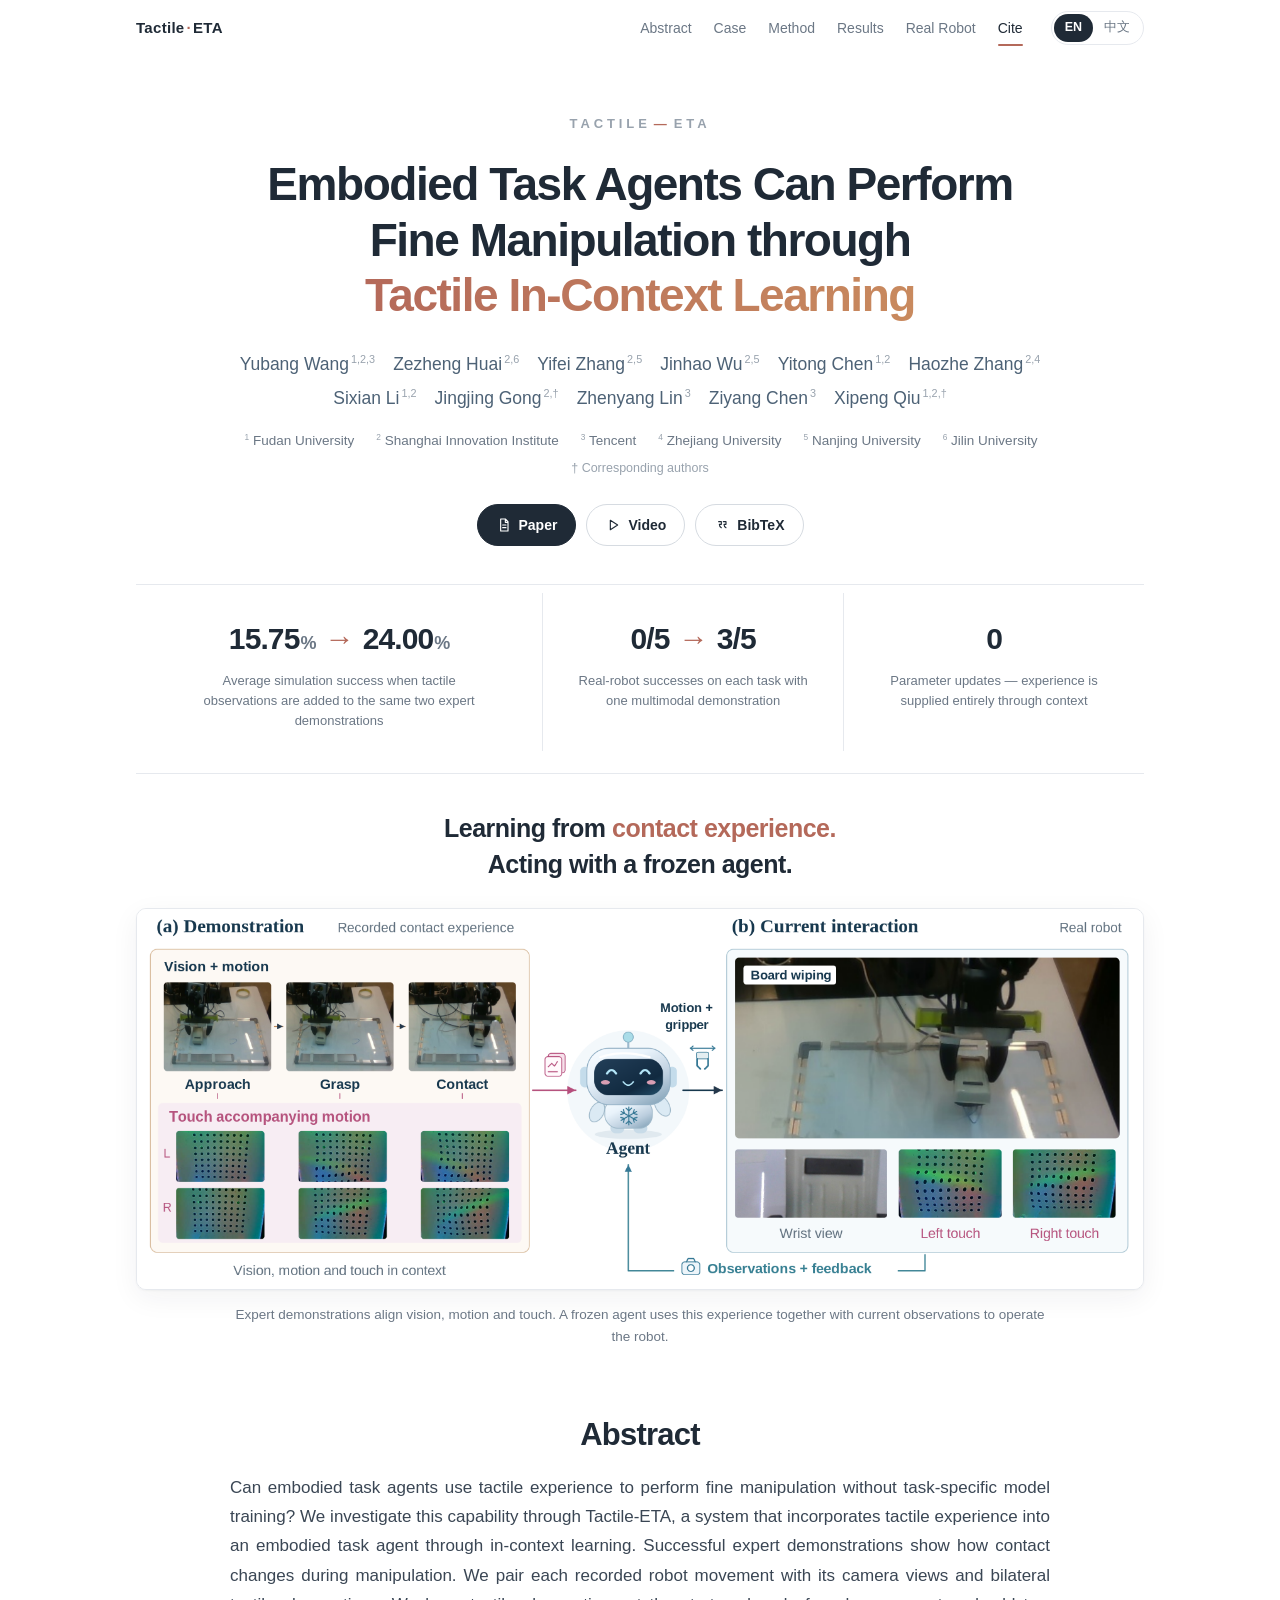
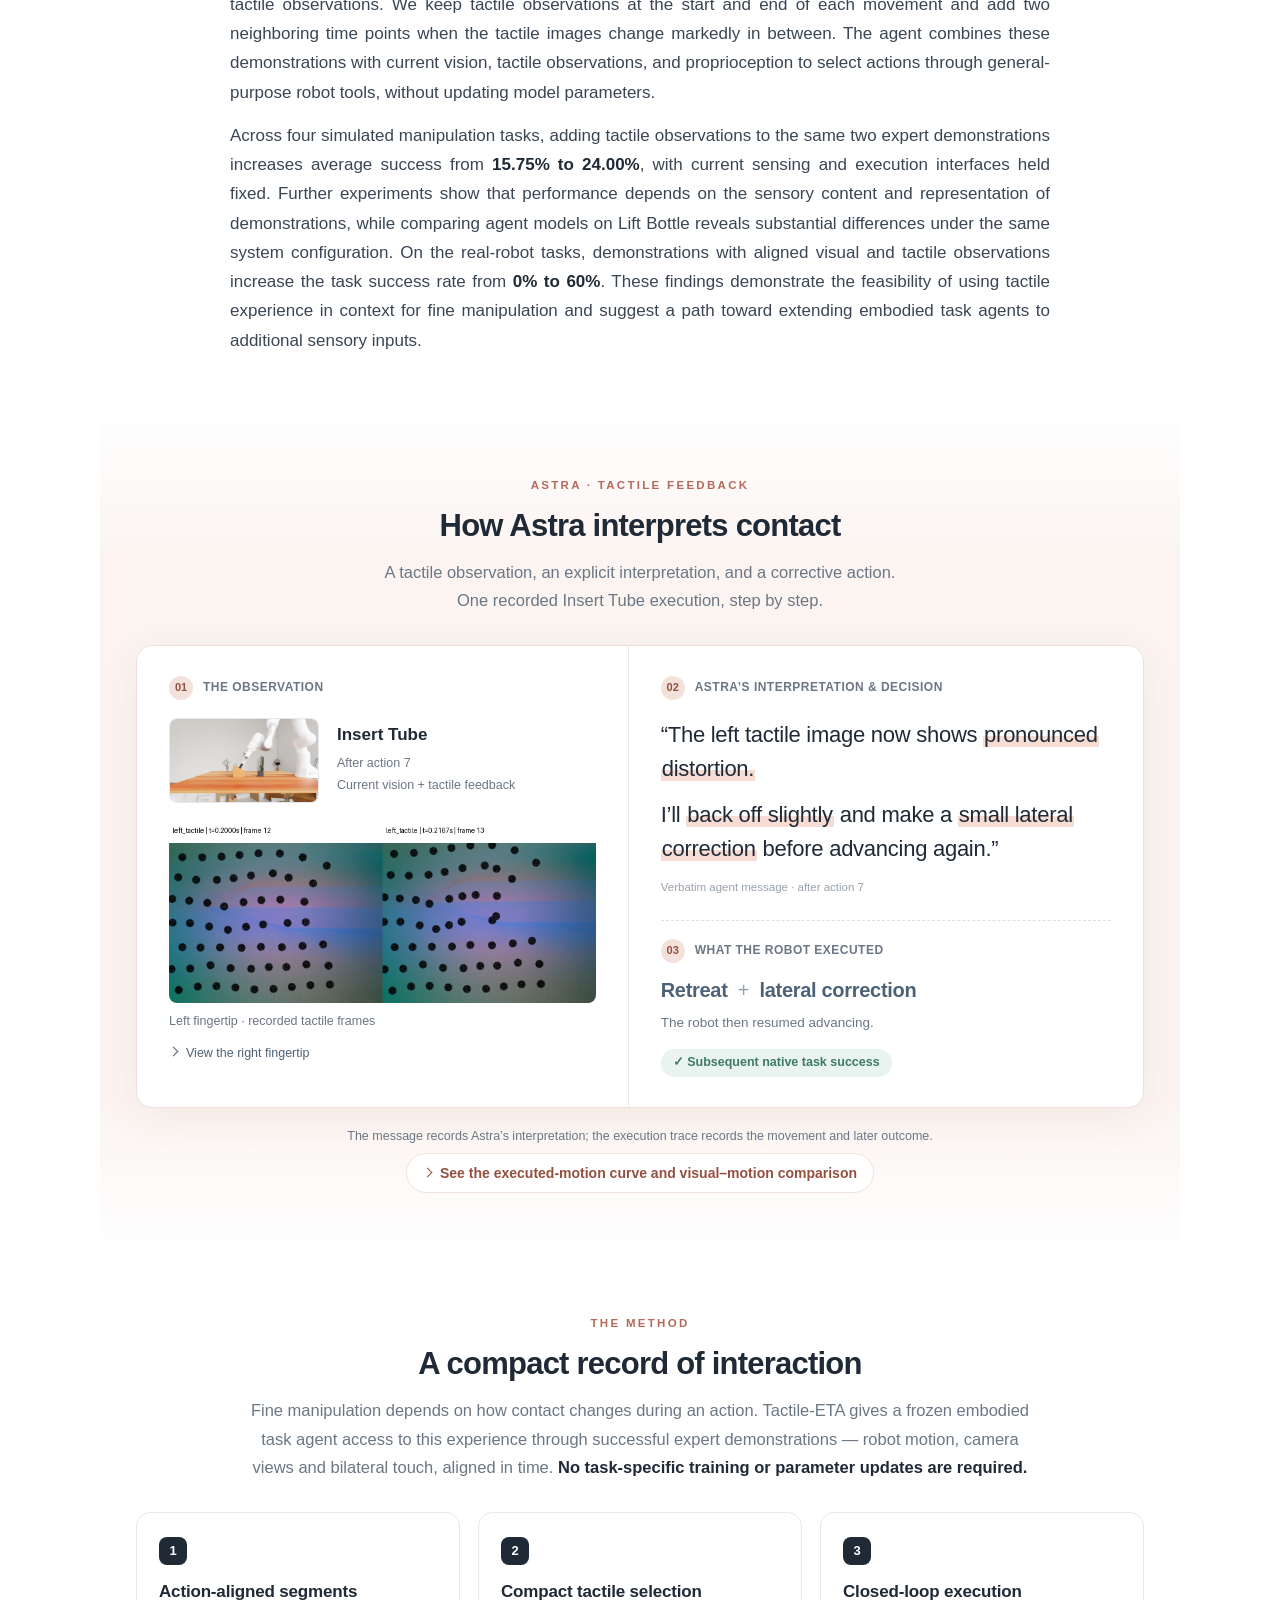
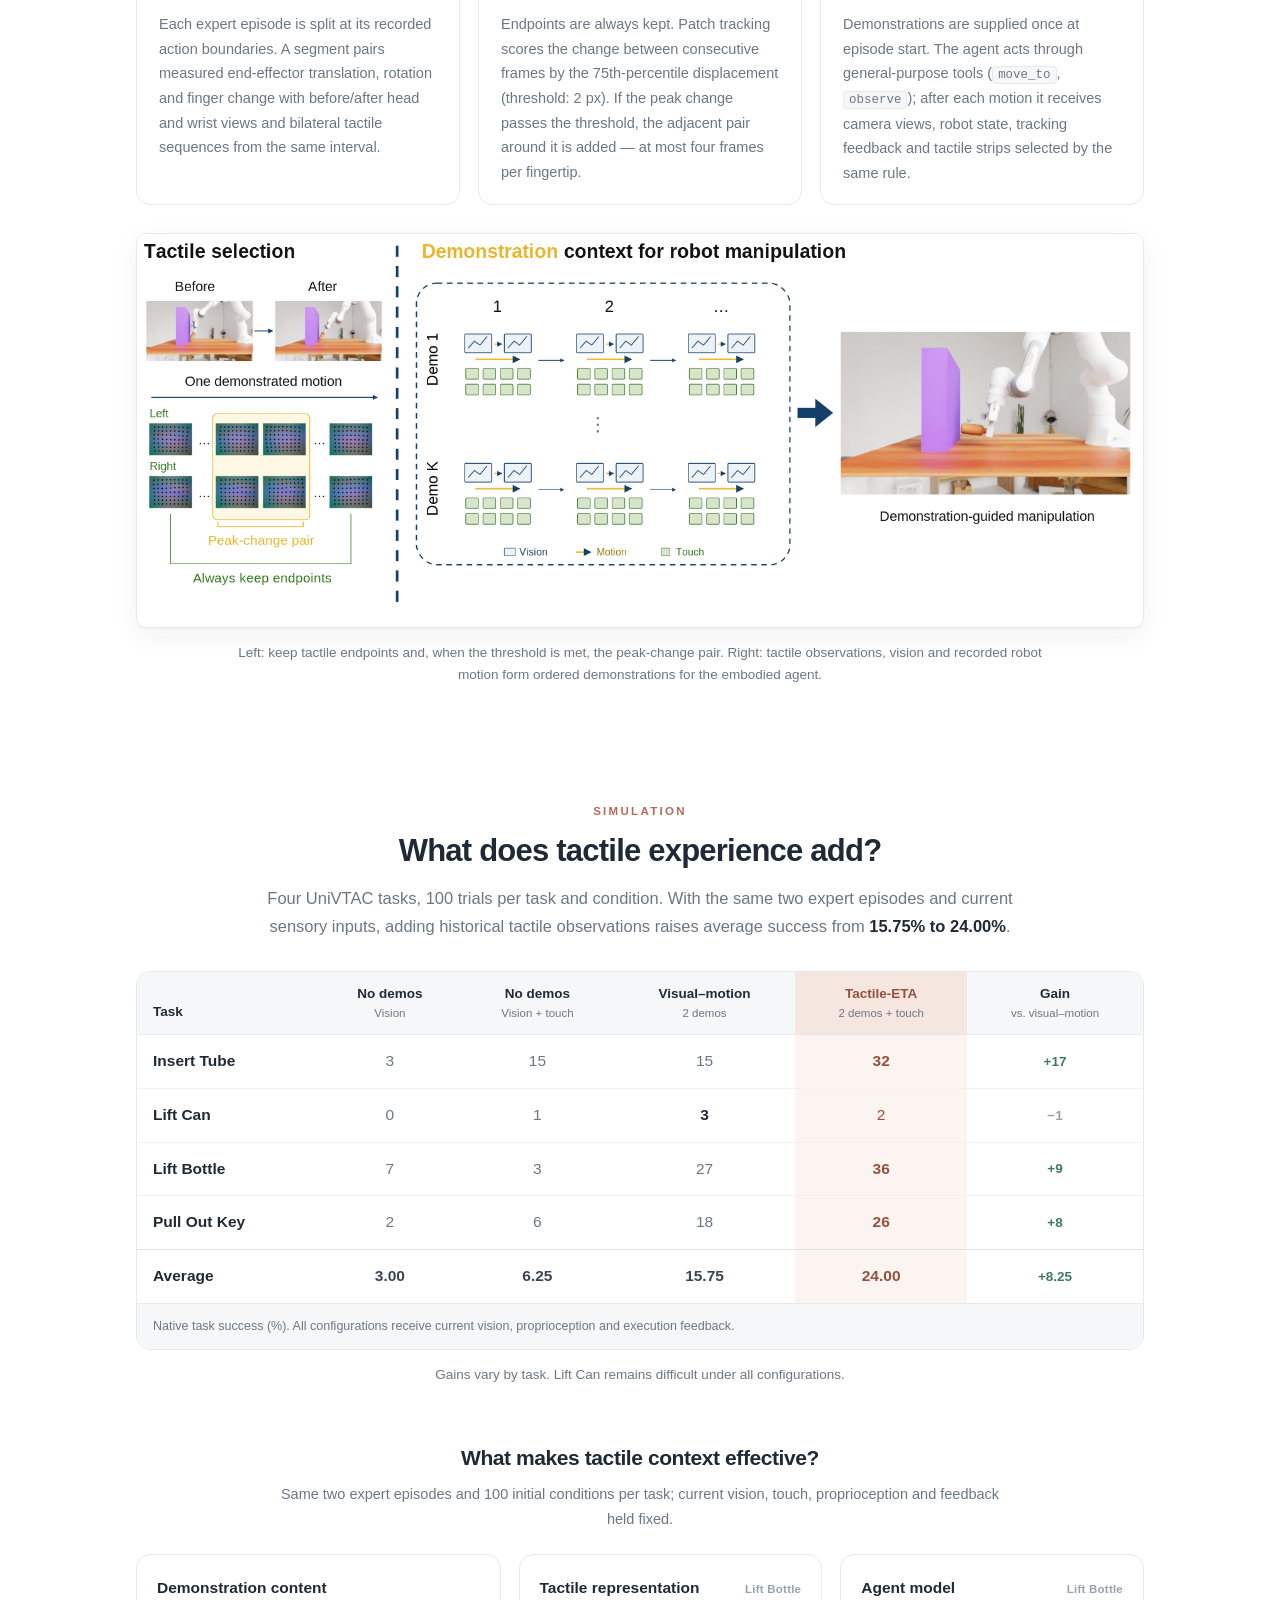
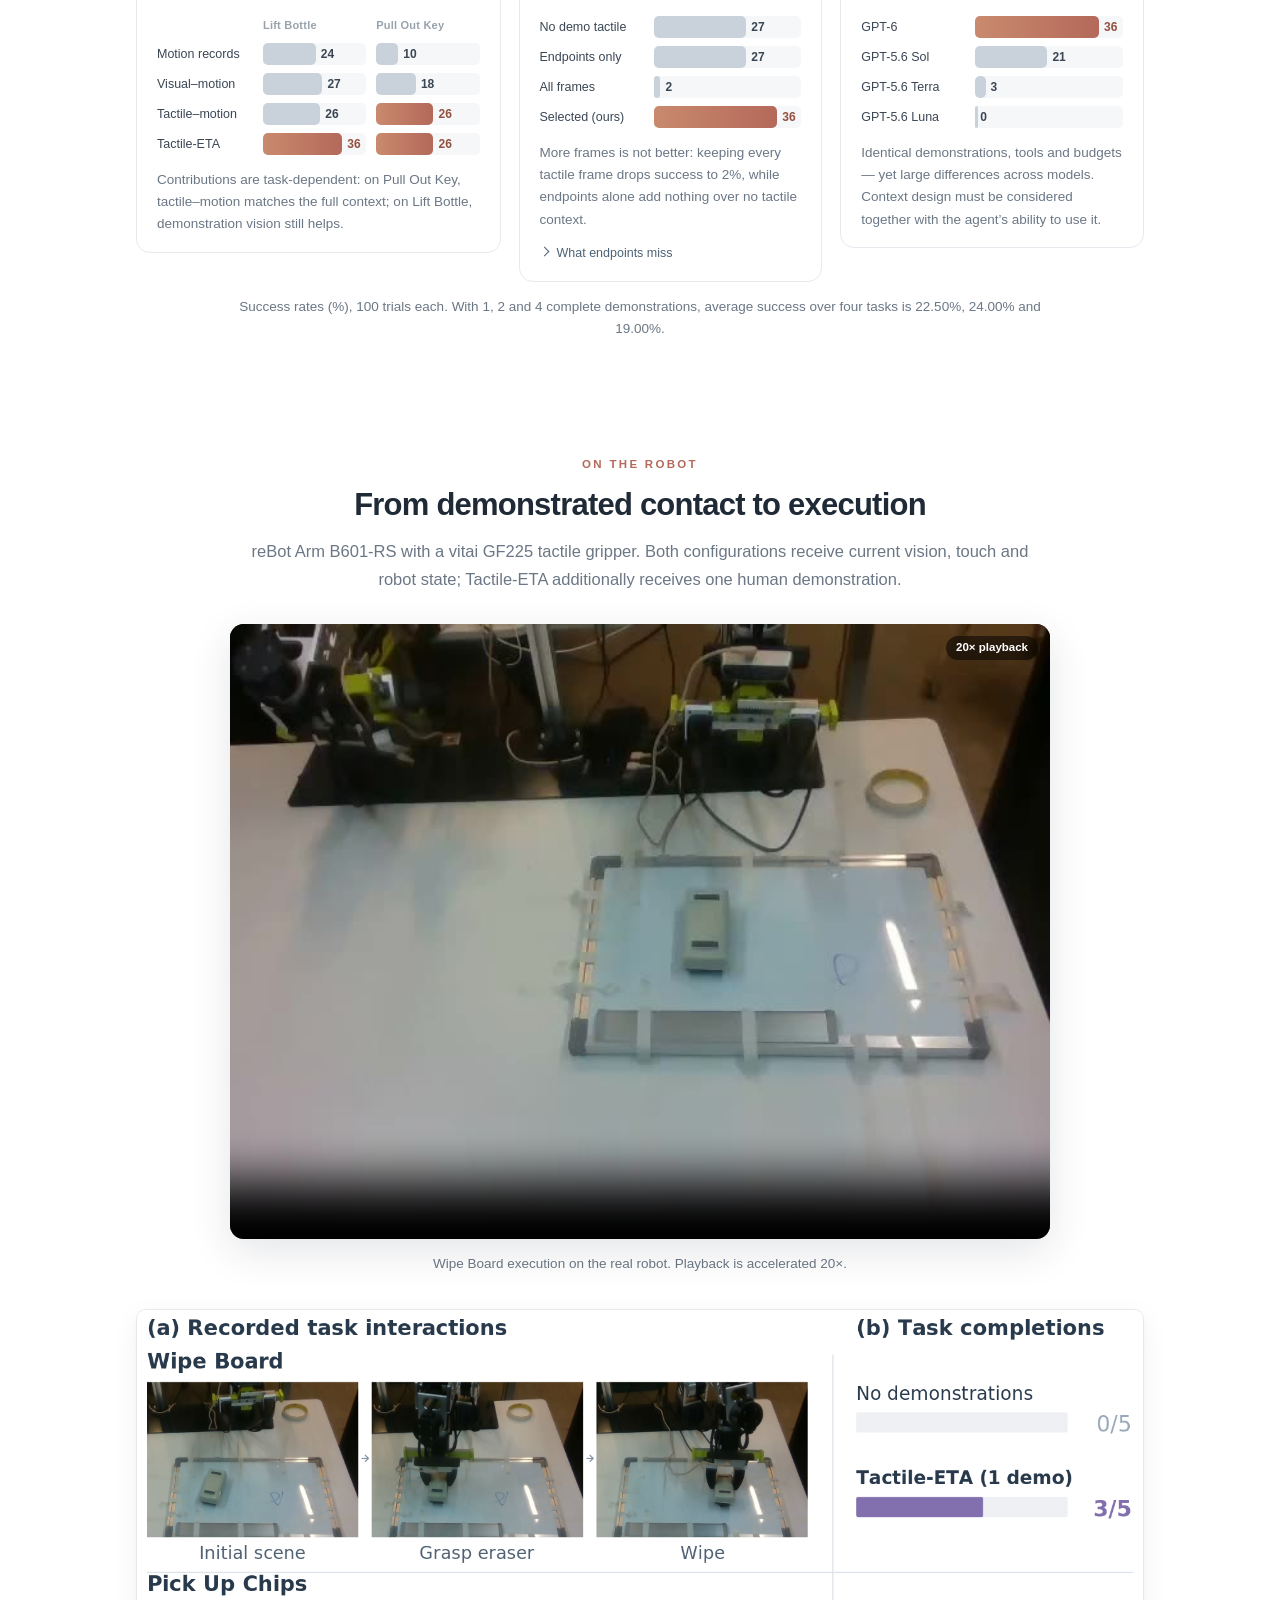
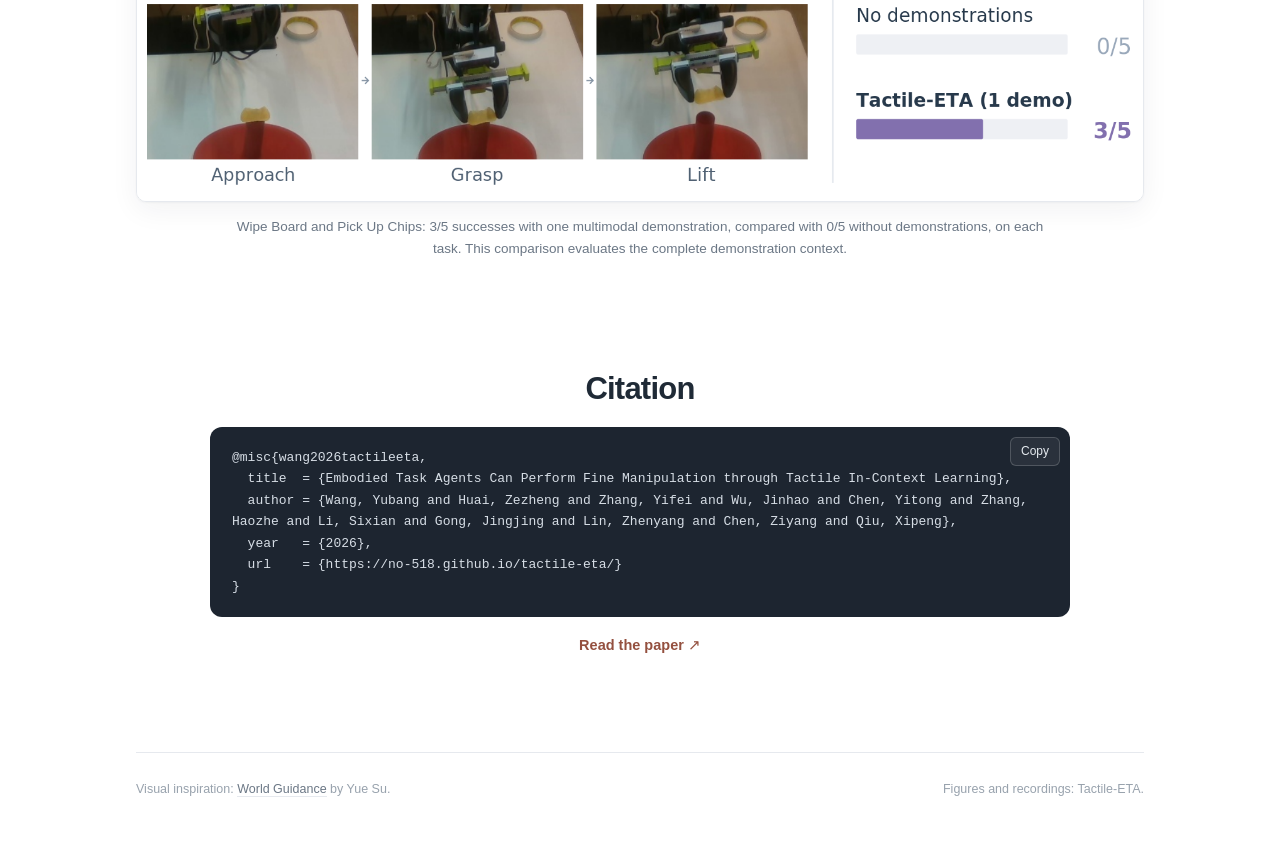
==== tactile-eta/index.html @ 31491bf6 "feat: publish Tactile-ETA project page Bilingual (EN/中文) project page for 'Embodied Task Agents Can " ====
<!doctype html>
<html lang="en" data-lang="en">
<head>
<meta charset="utf-8">
<meta name="viewport" content="width=device-width, initial-scale=1">
<meta name="description" content="Tactile-ETA: action-aligned tactile experience in context for fine robotic manipulation, without updating model parameters.">
<link rel="canonical" href="https://no-518.github.io/tactile-eta/">
<meta property="og:title" content="Tactile-ETA · Tactile In-Context Learning">
<meta property="og:description" content="Embodied task agents can perform fine manipulation through tactile in-context learning.">
<meta property="og:image" content="https://no-518.github.io/tactile-eta/assets/fig1_overview.png">
<meta name="twitter:card" content="summary_large_image">
<meta name="theme-color" content="#ffffff">
<title>Tactile-ETA · Tactile In-Context Learning</title>
<script>(function(){var q=new URLSearchParams(location.search).get('lang'),s=null;try{s=localStorage.getItem('te-lang')}catch(e){}var l=(q==='zh'||q==='en')?q:(s==='zh'||s==='en')?s:'en';document.documentElement.dataset.lang=l;document.documentElement.lang=l==='zh'?'zh-CN':'en';})();</script>
<link rel="stylesheet" href="style.css">
<link rel="icon" href="assets/favicon.svg" type="image/svg+xml">
</head>
<body>

<nav class="topbar" aria-label="Sections">
  <div class="topbar-inner">
    <a class="brand" href="#top">Tactile<span>·</span>ETA</a>
    <div class="nav-links">
      <a href="#abstract"><span data-l="en">Abstract</span><span data-l="zh" lang="zh-CN">摘要</span></a>
      <a href="#tactile-reasoning"><span data-l="en">Case</span><span data-l="zh" lang="zh-CN">案例</span></a>
      <a href="#method"><span data-l="en">Method</span><span data-l="zh" lang="zh-CN">方法</span></a>
      <a href="#results"><span data-l="en">Results</span><span data-l="zh" lang="zh-CN">实验</span></a>
      <a href="#real-robot"><span data-l="en">Real Robot</span><span data-l="zh" lang="zh-CN">真机</span></a>
      <a href="#citation"><span data-l="en">Cite</span><span data-l="zh" lang="zh-CN">引用</span></a>
    </div>
    <div class="lang-switch" role="group" aria-label="Language">
      <button type="button" data-set-lang="en">EN</button><button type="button" data-set-lang="zh" lang="zh-CN">中文</button>
    </div>
  </div>
</nav>

<main id="top">

<header class="hero">
  <p class="project-name">TACTILE<span>—</span>ETA</p>
  <h1 data-l="en">Embodied Task Agents Can Perform<br class="desktop"> Fine Manipulation through<br class="desktop"> <span>Tactile In-Context Learning</span></h1>
  <h1 data-l="zh" lang="zh-CN" class="zh-title">具身任务智能体可通过<br class="desktop"><span>触觉上下文学习</span>完成精细操作</h1>
  <p class="subtitle" data-l="zh" lang="zh-CN">Embodied Task Agents Can Perform Fine Manipulation through Tactile In-Context Learning</p>
  <div class="authors"><span class="author">Yubang Wang<sup>1,2,3</sup></span> <span class="author">Zezheng Huai<sup>2,6</sup></span> <span class="author">Yifei Zhang<sup>2,5</sup></span> <span class="author">Jinhao Wu<sup>2,5</sup></span> <span class="author">Yitong Chen<sup>1,2</sup></span> <span class="author">Haozhe Zhang<sup>2,4</sup></span> <span class="author">Sixian Li<sup>1,2</sup></span> <span class="author">Jingjing Gong<sup>2,†</sup></span> <span class="author">Zhenyang Lin<sup>3</sup></span> <span class="author">Ziyang Chen<sup>3</sup></span> <span class="author">Xipeng Qiu<sup>1,2,†</sup></span></div>
  <div class="affiliations" data-l="en"><span><sup>1</sup> Fudan University</span><span><sup>2</sup> Shanghai Innovation Institute</span><span><sup>3</sup> Tencent</span><span><sup>4</sup> Zhejiang University</span><span><sup>5</sup> Nanjing University</span><span><sup>6</sup> Jilin University</span></div>
  <div class="affiliations" data-l="zh" lang="zh-CN"><span><sup>1</sup> 复旦大学</span><span><sup>2</sup> 上海创智学院</span><span><sup>3</sup> 腾讯</span><span><sup>4</sup> 浙江大学</span><span><sup>5</sup> 南京大学</span><span><sup>6</sup> 吉林大学</span></div>
  <p class="correspondence"><span data-l="en">† Corresponding authors</span><span data-l="zh" lang="zh-CN">† 通讯作者</span></p>
  <div class="links">
    <a href="assets/paper.pdf" class="pill"><svg viewBox="0 0 24 24" aria-hidden="true"><path d="M7 3h7l4 4v14H7zM14 3v5h4M10 12h5M10 16h5"/></svg><span data-l="en">Paper</span><span data-l="zh" lang="zh-CN">论文</span></a>
    <a href="#real-robot" class="pill pill-ghost"><svg viewBox="0 0 24 24" aria-hidden="true"><path d="M8 5v14l11-7z"/></svg><span data-l="en">Video</span><span data-l="zh" lang="zh-CN">视频</span></a>
    <a href="#citation" class="pill pill-ghost"><svg viewBox="0 0 24 24" aria-hidden="true"><path d="M7 7h4v4H8c0 3 1 4 3 5M14 7h4v4h-3c0 3 1 4 3 5"/></svg>BibTeX</a>
  </div>
</header>

<section class="stats" aria-label="Key results">
  <div class="stat">
    <p class="stat-value">15.75<small>%</small><i>→</i>24.00<small>%</small></p>
    <p class="stat-label" data-l="en">Average simulation success when tactile observations are added to the same two expert demonstrations</p>
    <p class="stat-label" data-l="zh" lang="zh-CN">在同样两条专家演示中加入触觉观测后，四个仿真任务的平均成功率</p>
  </div>
  <div class="stat">
    <p class="stat-value">0/5<i>→</i>3/5</p>
    <p class="stat-label" data-l="en">Real-robot successes on each task with one multimodal demonstration</p>
    <p class="stat-label" data-l="zh" lang="zh-CN">真机两个任务上，各自加入一条多模态演示后的成功次数</p>
  </div>
  <div class="stat">
    <p class="stat-value">0</p>
    <p class="stat-label" data-l="en">Parameter updates — experience is supplied entirely through context</p>
    <p class="stat-label" data-l="zh" lang="zh-CN">次参数更新：经验完全通过上下文提供</p>
  </div>
</section>

<section class="overview" aria-label="Overview">
  <p class="takeaway" data-l="en">Learning from <em>contact experience.</em><br>Acting with a frozen agent.</p>
  <p class="takeaway" data-l="zh" lang="zh-CN">从<em>接触经验</em>中学习，<br>由冻结的智能体执行。</p>
  <figure><button class="image-button" aria-label="Enlarge Tactile-ETA overview"><img src="assets/fig1_overview.png" alt="Tactile-ETA overview" decoding="async"></button>
    <figcaption><span data-l="en">Expert demonstrations align vision, motion and touch. A frozen agent uses this experience together with current observations to operate the robot.</span><span data-l="zh" lang="zh-CN">专家演示将视觉、运动与触觉在时间上对齐。冻结的智能体结合这些经验与当前观测来操作机器人。</span></figcaption></figure>
</section>

<section id="abstract" class="abstract">
  <h2><span data-l="en">Abstract</span><span data-l="zh" lang="zh-CN">摘要</span></h2>
  <div data-l="en">
    <p>Can embodied task agents use tactile experience to perform fine manipulation without task-specific model training? We investigate this capability through Tactile-ETA, a system that incorporates tactile experience into an embodied task agent through in-context learning. Successful expert demonstrations show how contact changes during manipulation. We pair each recorded robot movement with its camera views and bilateral tactile observations. We keep tactile observations at the start and end of each movement and add two neighboring time points when the tactile images change markedly in between. The agent combines these demonstrations with current vision, tactile observations, and proprioception to select actions through general-purpose robot tools, without updating model parameters.</p>
    <p>Across four simulated manipulation tasks, adding tactile observations to the same two expert demonstrations increases average success from <strong>15.75% to 24.00%</strong>, with current sensing and execution interfaces held fixed. Further experiments show that performance depends on the sensory content and representation of demonstrations, while comparing agent models on Lift Bottle reveals substantial differences under the same system configuration. On the real-robot tasks, demonstrations with aligned visual and tactile observations increase the task success rate from <strong>0% to 60%</strong>. These findings demonstrate the feasibility of using tactile experience in context for fine manipulation and suggest a path toward extending embodied task agents to additional sensory inputs.</p>
  </div>
  <div data-l="zh" lang="zh-CN">
    <p>具身任务智能体能否在不做任务特定模型训练的前提下，借助触觉经验完成精细操作？我们通过 Tactile-ETA 研究这一能力：该系统以上下文学习的方式，把触觉经验引入具身任务智能体。成功的专家演示展示了操作过程中接触状态如何变化。我们将每段记录下的机器人运动与对应的相机画面和双侧触觉观测配对：保留每段运动起止时刻的触觉观测，并在中途触觉图像发生明显变化时，额外加入两个相邻时间点。智能体将这些演示与当前的视觉、触觉和本体感知相结合，通过通用机器人工具选择动作，全程不更新模型参数。</p>
    <p>在四个仿真操作任务上，保持当前感知与执行接口不变，仅在相同的两条专家演示中加入触觉观测，平均成功率就从 <strong>15.75% 提升到 24.00%</strong>。进一步实验表明，性能取决于演示的感知内容与表示方式；在 Lift Bottle 任务上比较不同的智能体模型，也发现相同系统配置下存在显著差异。在真机任务上，包含对齐视觉与触觉观测的演示将任务成功率从 <strong>0% 提升到 60%</strong>。这些结果说明了在上下文中利用触觉经验进行精细操作的可行性，也为具身任务智能体接入更多感知模态提供了一条路径。</p>
  </div>
</section>

<section id="tactile-reasoning" class="reasoning-section" aria-labelledby="reasoning-title">
  <div class="section-heading"><p class="eyebrow"><span data-l="en">ASTRA · TACTILE FEEDBACK</span><span data-l="zh" lang="zh-CN">ASTRA · 触觉反馈</span></p>
    <h2 id="reasoning-title"><span data-l="en">How Astra interprets contact</span><span data-l="zh" lang="zh-CN">Astra 如何解读接触</span></h2>
    <p class="section-intro"><span data-l="en">A tactile observation, an explicit interpretation, and a corrective action.<br>One recorded Insert Tube execution, step by step.</span><span data-l="zh" lang="zh-CN">一次触觉观测、一段明确的解读、一个纠正动作。<br>逐步回放一次真实记录的 Insert Tube（插管）执行过程。</span></p></div>
  <div class="reasoning-feature">
    <div class="contact-evidence"><p class="step-label"><span>01</span> <b data-l="en">The observation</b><b data-l="zh" lang="zh-CN">观测</b></p>
      <div class="scene-context"><img src="assets/tube-contact-rgb.png" alt="Recorded robot view before action 8 of Insert Tube" loading="lazy"><div><strong>Insert Tube</strong><p data-l="en">After action 7<br>Current vision + tactile feedback</p><p data-l="zh" lang="zh-CN">第 7 个动作之后<br>当前视觉 + 触觉反馈</p></div></div>
      <figure class="sensor-figure"><button class="image-button" aria-label="Enlarge recorded left fingertip observations"><img src="assets/tube-left-tactile.png" alt="Two recorded left fingertip tactile frames from action 7" loading="lazy"></button><figcaption><span data-l="en">Left fingertip · recorded tactile frames</span><span data-l="zh" lang="zh-CN">左指尖 · 记录的触觉帧</span></figcaption></figure>
      <details class="other-sensor"><summary><span data-l="en">View the right fingertip</span><span data-l="zh" lang="zh-CN">查看右指尖</span></summary><figure><button class="image-button" aria-label="Enlarge recorded right fingertip observations"><img src="assets/tube-right-tactile.png" alt="Recorded right fingertip tactile frames from the same action" loading="lazy"></button><figcaption><span data-l="en">Right fingertip · same action</span><span data-l="zh" lang="zh-CN">右指尖 · 同一动作</span></figcaption></figure></details>
    </div>
    <div class="agent-interpretation"><p class="step-label"><span>02</span> <b data-l="en">Astra’s interpretation &amp; decision</b><b data-l="zh" lang="zh-CN">Astra 的解读与决策</b></p>
      <blockquote lang="en"><p>“The left tactile image now shows <mark>pronounced distortion.</mark></p><p>I’ll <mark>back off slightly</mark> and make a <mark>small lateral correction</mark> before advancing again.”</p></blockquote>
      <p class="quote-translation" data-l="zh" lang="zh-CN">“左侧触觉图像现在出现了<mark>明显形变</mark>。我先<mark>稍微后退</mark>，做一个<mark>小幅横向修正</mark>，再继续推进。”</p>
      <p class="quote-source"><span data-l="en">Verbatim agent message · after action 7</span><span data-l="zh" lang="zh-CN">智能体原始消息（逐字引用）· 第 7 个动作之后</span></p>
      <div class="execution-outcome"><p class="step-label"><span>03</span> <b data-l="en">What the robot executed</b><b data-l="zh" lang="zh-CN">机器人实际执行</b></p>
        <p class="action-title"><span data-l="en">Retreat <i aria-hidden="true">+</i> lateral correction</span><span data-l="zh" lang="zh-CN">后退 <i aria-hidden="true">+</i> 横向修正</span></p>
        <p class="outcome-note"><span data-l="en">The robot then resumed advancing.</span><span data-l="zh" lang="zh-CN">随后机器人恢复推进。</span></p>
        <span class="native-result"><span data-l="en">✓ Subsequent native task success</span><span data-l="zh" lang="zh-CN">✓ 之后任务按环境原生判定成功</span></span></div>
    </div>
  </div>
  <p class="reasoning-note"><span data-l="en">The message records Astra’s interpretation; the execution trace records the movement and later outcome.</span><span data-l="zh" lang="zh-CN">消息记录的是 Astra 的解读；运动和最终结果来自执行轨迹记录。</span></p>
  <details class="trace-details"><summary><span data-l="en">See the executed-motion curve and visual–motion comparison</span><span data-l="zh" lang="zh-CN">查看实际运动曲线及与视觉–运动演示的对比</span></summary>
    <figure><button class="image-button" aria-label="Enlarge Insert Tube execution traces and measured motion"><img src="assets/figure3.png" alt="Insert Tube execution traces and measured motion" loading="lazy" decoding="async"></button><figcaption><span data-l="en">Two Insert Tube rollouts from the same initial condition. The tactile-augmented example retreats and adjusts laterally after contact; the visual–motion example continues advancing. Curves show executed axial TCP displacement.</span><span data-l="zh" lang="zh-CN">同一初始条件下的两次 Insert Tube 执行。加入触觉演示的智能体在接触后后退并横向调整；仅有视觉–运动演示的智能体则持续推进。曲线为实际执行的 TCP 轴向位移。</span></figcaption></figure>
    <p class="caption"><span data-l="en">Both agents receive current vision and tactile feedback. These are individual executions; aggregate results are reported below.</span><span data-l="zh" lang="zh-CN">两者都能获得当前视觉与触觉反馈。这里展示的是单次执行，整体统计见下文。</span></p></details>
</section>

<section id="method" class="method-section">
  <div class="section-heading"><p class="eyebrow"><span data-l="en">THE METHOD</span><span data-l="zh" lang="zh-CN">方法</span></p>
    <h2><span data-l="en">A compact record of interaction</span><span data-l="zh" lang="zh-CN">紧凑的交互记录</span></h2>
    <p class="section-intro"><span data-l="en">Fine manipulation depends on how contact changes during an action. Tactile-ETA gives a frozen embodied task agent access to this experience through successful expert demonstrations — robot motion, camera views and bilateral touch, aligned in time. <strong>No task-specific training or parameter updates are required.</strong></span><span data-l="zh" lang="zh-CN">精细操作取决于动作过程中接触如何变化。Tactile-ETA 通过成功的专家演示，把这种经验提供给冻结的具身任务智能体：机器人运动、相机画面与双侧触觉在时间上对齐。<strong>无需任务特定训练，也不更新模型参数。</strong></span></p></div>
  <ol class="steps">
    <li><span class="step-num">1</span>
      <h3><span data-l="en">Action-aligned segments</span><span data-l="zh" lang="zh-CN">按动作切分</span></h3>
      <p data-l="en">Each expert episode is split at its recorded action boundaries. A segment pairs measured end-effector translation, rotation and finger change with before/after head and wrist views and bilateral tactile sequences from the same interval.</p>
      <p data-l="zh" lang="zh-CN">每条专家演示按记录的动作边界切分。每一段包含实测的末端平移、旋转和手指开合变化，以及同一时间区间内前后时刻的头部/腕部相机画面和双侧触觉序列。</p></li>
    <li><span class="step-num">2</span>
      <h3><span data-l="en">Compact tactile selection</span><span data-l="zh" lang="zh-CN">紧凑的触觉选帧</span></h3>
      <p data-l="en">Endpoints are always kept. Patch tracking scores the change between consecutive frames by the 75th-percentile displacement (threshold: 2 px). If the peak change passes the threshold, the adjacent pair around it is added — at most four frames per fingertip.</p>
      <p data-l="zh" lang="zh-CN">始终保留起止两帧。通过图像块跟踪，用位移的 75 分位数衡量相邻两帧之间的变化（阈值 2 像素）；若最大变化超过阈值，再补上它前后相邻的两帧。每个指尖最多保留 4 帧。</p></li>
    <li><span class="step-num">3</span>
      <h3><span data-l="en">Closed-loop execution</span><span data-l="zh" lang="zh-CN">闭环执行</span></h3>
      <p data-l="en">Demonstrations are supplied once at episode start. The agent acts through general-purpose tools (<code>move_to</code>, <code>observe</code>); after each motion it receives camera views, robot state, tracking feedback and tactile strips selected by the same rule.</p>
      <p data-l="zh" lang="zh-CN">演示在每个回合开始时一次性提供。智能体通过通用工具（<code>move_to</code>、<code>observe</code>）行动；每次运动后，它会收到相机画面、机器人状态、到位反馈，以及按同一规则选出的触觉图像条。</p></li>
  </ol>
  <figure><button class="image-button" aria-label="Enlarge Action-aligned demonstration construction"><img src="assets/fig2_method.png" alt="Action-aligned demonstration construction" loading="lazy" decoding="async"></button><figcaption><span data-l="en">Left: keep tactile endpoints and, when the threshold is met, the peak-change pair. Right: tactile observations, vision and recorded robot motion form ordered demonstrations for the embodied agent.</span><span data-l="zh" lang="zh-CN">左：保留触觉起止帧，满足阈值时再加入变化峰值处的一对相邻帧。右：触觉观测、视觉与记录的机器人运动组成有序演示，作为具身智能体的上下文。</span></figcaption></figure>
</section>

<section id="results">
  <div class="section-heading"><p class="eyebrow"><span data-l="en">SIMULATION</span><span data-l="zh" lang="zh-CN">仿真实验</span></p>
    <h2><span data-l="en">What does tactile experience add?</span><span data-l="zh" lang="zh-CN">触觉经验带来了什么？</span></h2>
    <p class="section-intro"><span data-l="en">Four UniVTAC tasks, 100 trials per task and condition. With the same two expert episodes and current sensory inputs, adding historical tactile observations raises average success from <strong>15.75% to 24.00%</strong>.</span><span data-l="zh" lang="zh-CN">四个 UniVTAC 任务，每个任务、每种配置各 100 次试验。在专家演示（同样两条）和当前感知输入都不变的情况下，加入演示中的触觉观测，平均成功率从 <strong>15.75% 提升到 24.00%</strong>。</span></p></div>
  <div class="table-scroll"><table class="main-table">
    <caption><span data-l="en">Native task success (%). All configurations receive current vision, proprioception and execution feedback.</span><span data-l="zh" lang="zh-CN">环境原生判定的任务成功率（%）。所有配置都能获得当前视觉、本体感知和执行反馈。</span></caption>
    <thead><tr>
      <th scope="col"><span data-l="en">Task</span><span data-l="zh" lang="zh-CN">任务</span></th>
      <th scope="col"><span data-l="en">No demos</span><span data-l="zh" lang="zh-CN">无演示</span><small data-l="en">Vision</small><small data-l="zh" lang="zh-CN">视觉</small></th>
      <th scope="col"><span data-l="en">No demos</span><span data-l="zh" lang="zh-CN">无演示</span><small data-l="en">Vision + touch</small><small data-l="zh" lang="zh-CN">视觉 + 触觉</small></th>
      <th scope="col"><span data-l="en">Visual–motion</span><span data-l="zh" lang="zh-CN">视觉–运动演示</span><small data-l="en">2 demos</small><small data-l="zh" lang="zh-CN">2 条演示</small></th>
      <th scope="col" class="ours">Tactile-ETA<small data-l="en">2 demos + touch</small><small data-l="zh" lang="zh-CN">2 条演示 + 触觉</small></th>
      <th scope="col" class="delta"><span data-l="en">Gain</span><span data-l="zh" lang="zh-CN">提升</span><small data-l="en">vs. visual–motion</small><small data-l="zh" lang="zh-CN">相对视觉–运动</small></th>
    </tr></thead>
    <tbody>
      <tr><th scope="row">Insert Tube<small data-l="zh" lang="zh-CN">插管</small></th><td>3</td><td>15</td><td>15</td><td class="ours"><strong>32</strong></td><td class="delta up">+17</td></tr>
      <tr><th scope="row">Lift Can<small data-l="zh" lang="zh-CN">提起易拉罐</small></th><td>0</td><td>1</td><td><strong>3</strong></td><td class="ours">2</td><td class="delta down">−1</td></tr>
      <tr><th scope="row">Lift Bottle<small data-l="zh" lang="zh-CN">提起瓶子</small></th><td>7</td><td>3</td><td>27</td><td class="ours"><strong>36</strong></td><td class="delta up">+9</td></tr>
      <tr><th scope="row">Pull Out Key<small data-l="zh" lang="zh-CN">拔出钥匙</small></th><td>2</td><td>6</td><td>18</td><td class="ours"><strong>26</strong></td><td class="delta up">+8</td></tr>
      <tr class="average"><th scope="row"><span data-l="en">Average</span><span data-l="zh" lang="zh-CN">平均</span></th><td>3.00</td><td>6.25</td><td>15.75</td><td class="ours"><strong>24.00</strong></td><td class="delta up">+8.25</td></tr>
    </tbody></table></div>
  <p class="caption"><span data-l="en">Gains vary by task. Lift Can remains difficult under all configurations.</span><span data-l="zh" lang="zh-CN">提升幅度因任务而异；Lift Can 在所有配置下都很困难。</span></p>

  <h3 class="sub-heading"><span data-l="en">What makes tactile context effective?</span><span data-l="zh" lang="zh-CN">什么样的触觉上下文才有效？</span></h3>
  <p class="sub-intro"><span data-l="en">Same two expert episodes and 100 initial conditions per task; current vision, touch, proprioception and feedback held fixed.</span><span data-l="zh" lang="zh-CN">使用同样两条专家演示，每个任务 100 个初始条件；当前视觉、触觉、本体感知和执行反馈保持不变。</span></p>
  <div class="ablations">
    <article class="ablation">
      <h4><span data-l="en">Demonstration content</span><span data-l="zh" lang="zh-CN">演示内容</span></h4>
      <div class="bars two-col">
        <div class="bar-head"><span></span><span>Lift Bottle</span><span>Pull Out Key</span></div>
        <div class="bar-row"><span class="bar-label"><span data-l="en">Motion records</span><span data-l="zh" lang="zh-CN">仅运动记录</span></span><span class="bar" style="--v:24"><b>24</b></span><span class="bar" style="--v:10"><b>10</b></span></div>
        <div class="bar-row"><span class="bar-label"><span data-l="en">Visual–motion</span><span data-l="zh" lang="zh-CN">视觉–运动</span></span><span class="bar" style="--v:27"><b>27</b></span><span class="bar" style="--v:18"><b>18</b></span></div>
        <div class="bar-row"><span class="bar-label"><span data-l="en">Tactile–motion</span><span data-l="zh" lang="zh-CN">触觉–运动</span></span><span class="bar" style="--v:26"><b>26</b></span><span class="bar hi" style="--v:26"><b>26</b></span></div>
        <div class="bar-row"><span class="bar-label">Tactile-ETA</span><span class="bar hi" style="--v:36"><b>36</b></span><span class="bar hi" style="--v:26"><b>26</b></span></div>
      </div>
      <p data-l="en">Contributions are task-dependent: on Pull Out Key, tactile–motion matches the full context; on Lift Bottle, demonstration vision still helps.</p>
      <p data-l="zh" lang="zh-CN">各模态的贡献因任务而异：在 Pull Out Key 上，触觉–运动演示已与完整上下文持平；在 Lift Bottle 上，演示中的视觉信息仍有帮助。</p>
    </article>
    <article class="ablation">
      <h4><span data-l="en">Tactile representation</span><span data-l="zh" lang="zh-CN">触觉表示</span><small>Lift Bottle</small></h4>
      <div class="bars">
        <div class="bar-row"><span class="bar-label"><span data-l="en">No demo tactile</span><span data-l="zh" lang="zh-CN">演示不含触觉</span></span><span class="bar" style="--v:27"><b>27</b></span></div>
        <div class="bar-row"><span class="bar-label"><span data-l="en">Endpoints only</span><span data-l="zh" lang="zh-CN">仅起止帧</span></span><span class="bar" style="--v:27"><b>27</b></span></div>
        <div class="bar-row"><span class="bar-label"><span data-l="en">All frames</span><span data-l="zh" lang="zh-CN">全部帧</span></span><span class="bar" style="--v:2"><b>2</b></span></div>
        <div class="bar-row"><span class="bar-label"><span data-l="en">Selected (ours)</span><span data-l="zh" lang="zh-CN">选帧（本文）</span></span><span class="bar hi" style="--v:36"><b>36</b></span></div>
      </div>
      <p data-l="en">More frames is not better: keeping every tactile frame drops success to 2%, while endpoints alone add nothing over no tactile context.</p>
      <p data-l="zh" lang="zh-CN">帧数不是越多越好：保留全部触觉帧时成功率跌到 2%；只保留起止帧则与不含触觉没有差别。</p>
      <details class="mini-details"><summary><span data-l="en">What endpoints miss</span><span data-l="zh" lang="zh-CN">起止帧会漏掉什么</span></summary>
        <figure><button class="image-button" aria-label="Enlarge intermediate tactile information missed by endpoint-only sampling"><img src="assets/fig_appendix_tactile_representation.png" alt="Intermediate tactile information missed by endpoint-only sampling" loading="lazy" decoding="async"></button><figcaption><span data-l="en">In an Insert Tube demonstration segment, the endpoint tactile patterns look similar, but the selected intermediate frame shows a wider blue band that endpoint-only sampling omits.</span><span data-l="zh" lang="zh-CN">在一段 Insert Tube 演示中，起止两帧的触觉图案相近，但选出的中间帧出现了更宽的蓝色条带，仅保留起止帧时会丢失这一信息。</span></figcaption></figure></details>
    </article>
    <article class="ablation">
      <h4><span data-l="en">Agent model</span><span data-l="zh" lang="zh-CN">智能体模型</span><small>Lift Bottle</small></h4>
      <div class="bars">
        <div class="bar-row"><span class="bar-label">GPT-6</span><span class="bar hi" style="--v:36"><b>36</b></span></div>
        <div class="bar-row"><span class="bar-label">GPT-5.6 Sol</span><span class="bar" style="--v:21"><b>21</b></span></div>
        <div class="bar-row"><span class="bar-label">GPT-5.6 Terra</span><span class="bar" style="--v:3"><b>3</b></span></div>
        <div class="bar-row"><span class="bar-label">GPT-5.6 Luna</span><span class="bar" style="--v:0"><b>0</b></span></div>
      </div>
      <p data-l="en">Identical demonstrations, tools and budgets — yet large differences across models. Context design must be considered together with the agent’s ability to use it.</p>
      <p data-l="zh" lang="zh-CN">演示、工具和预算完全相同，不同模型的表现却差异很大。设计触觉上下文时，需要同时考虑智能体利用它的能力。</p>
    </article>
  </div>
  <p class="caption"><span data-l="en">Success rates (%), 100 trials each. With 1, 2 and 4 complete demonstrations, average success over four tasks is 22.50%, 24.00% and 19.00%.</span><span data-l="zh" lang="zh-CN">成功率（%），每项 100 次试验。使用 1、2、4 条完整演示时，四个任务的平均成功率分别为 22.50%、24.00% 和 19.00%。</span></p>
</section>

<section id="real-robot" class="robot-section">
  <div class="section-heading"><p class="eyebrow"><span data-l="en">ON THE ROBOT</span><span data-l="zh" lang="zh-CN">真机实验</span></p>
    <h2><span data-l="en">From demonstrated contact to execution</span><span data-l="zh" lang="zh-CN">从演示中的接触到真实执行</span></h2>
    <p class="section-intro"><span data-l="en">reBot Arm B601-RS with a vitai GF225 tactile gripper. Both configurations receive current vision, touch and robot state; Tactile-ETA additionally receives one human demonstration.</span><span data-l="zh" lang="zh-CN">reBot Arm B601-RS 机械臂，配备 vitai GF225 触觉夹爪。两种配置都能获得当前视觉、触觉和机器人状态；Tactile-ETA 额外获得一条人工演示。</span></p></div>
  <div class="video-wrap"><video controls playsinline muted preload="metadata" poster="assets/board-poster.jpg"><source src="assets/board-demo-20x.mp4" type="video/mp4"><a href="assets/board-demo-20x.mp4">Download the demo.</a></video><span class="video-speed"><span data-l="en">20× playback</span><span data-l="zh" lang="zh-CN">20 倍速</span></span></div>
  <p class="caption"><span data-l="en">Wipe Board execution on the real robot. Playback is accelerated 20×.</span><span data-l="zh" lang="zh-CN">真机擦白板（Wipe Board）执行过程，20 倍速播放。</span></p>
  <figure><button class="image-button" aria-label="Enlarge Real robot tasks and reported results"><img src="assets/fig_realworld.png" alt="Real robot tasks and reported results" loading="lazy" decoding="async"></button><figcaption><span data-l="en">Wipe Board and Pick Up Chips: 3/5 successes with one multimodal demonstration, compared with 0/5 without demonstrations, on each task. This comparison evaluates the complete demonstration context.</span><span data-l="zh" lang="zh-CN">擦白板（Wipe Board）与拾取薯片（Pick Up Chips）：每个任务在加入一条多模态演示后成功 3/5，无演示时为 0/5。该对比评估的是完整的演示上下文。</span></figcaption></figure>
</section>

<section id="citation" class="citation">
  <h2><span data-l="en">Citation</span><span data-l="zh" lang="zh-CN">引用</span></h2>
  <div class="bibtex"><button type="button" class="copy-btn" data-copy="#bibtex-code"><span data-l="en">Copy</span><span data-l="zh" lang="zh-CN">复制</span></button>
<pre><code id="bibtex-code">@misc{wang2026tactileeta,
  title  = {Embodied Task Agents Can Perform Fine Manipulation through Tactile In-Context Learning},
  author = {Wang, Yubang and Huai, Zezheng and Zhang, Yifei and Wu, Jinhao and Chen, Yitong and Zhang, Haozhe and Li, Sixian and Gong, Jingjing and Lin, Zhenyang and Chen, Ziyang and Qiu, Xipeng},
  year   = {2026},
  url    = {https://no-518.github.io/tactile-eta/}
}</code></pre></div>
  <a class="text-link" href="assets/paper.pdf"><span data-l="en">Read the paper</span><span data-l="zh" lang="zh-CN">阅读论文</span> <span aria-hidden="true">↗</span></a>
</section>

<footer><span><span data-l="en">Visual inspiration:</span><span data-l="zh" lang="zh-CN">设计参考：</span> <a href="https://selen-suyue.github.io/WoGNet/">World Guidance</a> by Yue Su.</span><span><span data-l="en">Figures and recordings: Tactile-ETA.</span><span data-l="zh" lang="zh-CN">图片与录像均来自 Tactile-ETA。</span></span></footer>
</main>
<dialog id="lightbox" aria-label="Enlarged figure"><button class="close" aria-label="Close enlarged figure">×</button><img alt=""><p></p></dialog>
<script src="site.js"></script>
</body></html>
---- tactile-eta/style.css ----
:root{
  --ink:#1f2a36;--text:#3a4654;--muted:#6b7785;--faint:#98a2ad;
  --line:#e6e9ee;--soft:#f6f7f9;--tint:#fbf4f1;
  --accent:#b4695a;--accent-d:#94503f;--accent-l:#f3e2dc;
  --slate:#4d6276;--good:#3f7a68;
  --sans:Inter,-apple-system,BlinkMacSystemFont,"Segoe UI","PingFang SC","Hiragino Sans GB","Microsoft YaHei","Noto Sans CJK SC",Arial,sans-serif;
  --mono:"SF Mono",ui-monospace,Menlo,Consolas,monospace;
}
*{box-sizing:border-box}
html{scroll-behavior:smooth;scroll-padding-top:72px}
body{margin:0;background:#fff;color:var(--text);font-family:var(--sans);font-size:17px;line-height:1.72;-webkit-font-smoothing:antialiased;text-rendering:optimizeLegibility}
html[data-lang="zh"] body{line-height:1.85;letter-spacing:.01em}
html[data-lang="en"] [data-l="zh"],html[data-lang="zh"] [data-l="en"]{display:none!important}
main{max-width:1080px;padding:0 36px;margin:auto}
a{color:inherit;text-decoration:none}
a:hover{color:var(--accent)}
a:focus-visible,button:focus-visible,summary:focus-visible{outline:2px solid var(--accent);outline-offset:4px;border-radius:4px}
button{font:inherit;color:inherit}
code{font-family:var(--mono);font-size:.86em;background:var(--soft);border:1px solid var(--line);border-radius:4px;padding:1px 5px}
strong{color:var(--ink);font-weight:620}

/* top bar */
.topbar{position:sticky;top:0;z-index:20;background:rgba(255,255,255,.82);backdrop-filter:saturate(1.6) blur(12px);-webkit-backdrop-filter:saturate(1.6) blur(12px);border-bottom:1px solid transparent;transition:border-color .2s,box-shadow .2s}
.topbar.scrolled{border-bottom-color:var(--line);box-shadow:0 1px 12px rgba(31,42,54,.04)}
.topbar-inner{max-width:1080px;margin:auto;padding:0 36px;height:56px;display:flex;align-items:center;gap:28px}
.brand{font-weight:700;letter-spacing:.02em;color:var(--ink);font-size:15px;opacity:0;transform:translateY(4px);transition:opacity .25s,transform .25s;pointer-events:none}
.topbar.scrolled .brand{opacity:1;transform:none;pointer-events:auto}
.brand span{color:var(--accent);margin:0 2px}
.nav-links{display:flex;gap:22px;margin-left:auto;font-size:14px;color:var(--muted)}
.nav-links a{position:relative;padding:4px 0}
.nav-links a.active{color:var(--ink)}
.nav-links a.active::after{content:"";position:absolute;left:0;right:0;bottom:-2px;height:2px;border-radius:2px;background:var(--accent)}
.lang-switch{display:inline-flex;border:1px solid var(--line);border-radius:999px;padding:2px;background:#fff}
.lang-switch button{border:0;background:transparent;padding:3px 11px;border-radius:999px;font-size:12.5px;font-weight:560;color:var(--muted);cursor:pointer;transition:background .15s,color .15s}
html[data-lang="en"] .lang-switch [data-set-lang="en"],html[data-lang="zh"] .lang-switch [data-set-lang="zh"]{background:var(--ink);color:#fff}

/* hero */
header.hero{text-align:center;padding:56px 0 30px}
.project-name{font-size:13px;letter-spacing:.3em;font-weight:650;color:var(--faint);margin:0 0 22px}
.project-name span{color:var(--accent);margin:0 3px}
h1{font-size:clamp(30px,3.6vw,46px);line-height:1.2;letter-spacing:-.032em;font-weight:720;margin:0 auto 26px;color:var(--ink);max-width:900px}
h1 span{background:linear-gradient(100deg,#b4695a,#c98a5e);-webkit-background-clip:text;background-clip:text;color:transparent}
h1.zh-title{letter-spacing:.01em;line-height:1.35;margin-bottom:10px}
.subtitle{font-size:14px;color:var(--faint);margin:0 auto 24px;max-width:720px;line-height:1.5;font-style:italic}
.authors{max-width:900px;margin:auto;display:flex;justify-content:center;gap:4px 18px;flex-wrap:wrap;color:var(--slate);font-size:17.5px}
.author{white-space:nowrap}
sup{font-size:.62em;line-height:0;vertical-align:super;margin-left:2px;color:var(--faint)}
.affiliations{font-size:13.5px;color:var(--muted);margin:16px auto 4px;max-width:820px;display:flex;flex-wrap:wrap;gap:2px 20px;justify-content:center}
.correspondence{font-size:12.5px;color:var(--faint);margin:6px 0 24px}
.links{display:flex;justify-content:center;gap:10px;flex-wrap:wrap}
.pill{display:inline-flex;align-items:center;gap:7px;border-radius:999px;padding:8px 18px;font-size:14px;font-weight:560;background:var(--ink);color:#fff;border:1px solid var(--ink);transition:background .18s,color .18s,border-color .18s,transform .18s}
.pill:hover{background:var(--accent);border-color:var(--accent);color:#fff;transform:translateY(-1px)}
.pill-ghost{background:#fff;color:var(--ink);border-color:#d6dbe1}
.pill-ghost:hover{background:var(--tint);color:var(--accent-d);border-color:var(--accent-l)}
.pill svg{width:16px;height:16px;stroke:currentColor;stroke-width:1.7;fill:none;stroke-linejoin:round;stroke-linecap:round}

/* stats */
section.stats{display:grid;grid-template-columns:1.35fr 1fr 1fr;gap:0;padding:8px 0 22px;margin:8px 0 0;border-top:1px solid var(--line);border-bottom:1px solid var(--line)}
.stat{padding:20px 26px;text-align:center}
.stat+.stat{border-left:1px solid var(--line)}
.stat-value{font-size:30px;font-weight:700;letter-spacing:-.03em;color:var(--ink);margin:0;font-variant-numeric:tabular-nums;white-space:nowrap}
.stat-value small{font-size:.6em;font-weight:600;color:var(--muted);margin-left:1px}
.stat-value i{font-style:normal;color:var(--accent);margin:0 9px;font-weight:500}
.stat-label{font-size:13px;line-height:1.55;color:var(--muted);margin:6px auto 0;max-width:280px}

/* sections */
section{padding:54px 0}
section.overview{padding:30px 0 26px}
.takeaway{font-size:25px;line-height:1.45;text-align:center;font-weight:560;margin:6px 0 26px;letter-spacing:-.02em;color:var(--ink)}
.takeaway em{font-style:normal;color:var(--accent)}
h2{font-size:clamp(25px,2.6vw,31px);line-height:1.3;letter-spacing:-.025em;font-weight:700;color:var(--ink);margin:0 0 12px}
h3{color:var(--ink)}
.section-heading{text-align:center;max-width:780px;margin:0 auto 30px}
.eyebrow{display:inline-block;font-size:11.5px;letter-spacing:.2em;font-weight:680;color:var(--accent);margin:0 0 10px}
.section-intro{color:var(--muted);font-size:16.5px;margin:0 auto}
.caption,figcaption{font-size:13.5px;line-height:1.65;color:var(--muted);text-align:center;max-width:820px;margin:14px auto 0}
figure{margin:22px 0 0}
.image-button{display:block;width:100%;padding:0;background:transparent;border:0;cursor:zoom-in;border-radius:10px;overflow:hidden}
.image-button img{display:block;width:100%;height:auto;transition:transform .35s ease}
.image-button:hover img{transform:scale(1.008)}
.overview figure .image-button,#method figure .image-button,.robot-section figure .image-button{border:1px solid var(--line);box-shadow:0 1px 2px rgba(31,42,54,.04),0 8px 28px rgba(31,42,54,.06)}

/* abstract */
.abstract{max-width:820px;margin:0 auto;padding:40px 0 40px}
.abstract h2{text-align:center;margin-bottom:18px}
.abstract p{margin:0 0 14px;text-align:justify;hyphens:auto}
html[data-lang="zh"] .abstract p{text-align:justify}

/* reasoning case */
.reasoning-section{background:linear-gradient(180deg,#fff, var(--tint) 18%, var(--tint) 82%, #fff);margin:0 -36px;padding:60px 36px}
.reasoning-feature{display:grid;grid-template-columns:1fr 1.05fr;gap:0;background:#fff;border:1px solid #eedfd9;border-radius:16px;box-shadow:0 10px 40px rgba(148,80,63,.07);overflow:hidden}
.contact-evidence,.agent-interpretation{padding:30px 32px}
.agent-interpretation{border-left:1px solid #f0e6e2}
.step-label{display:flex;align-items:center;gap:10px;font-size:12px;font-weight:650;letter-spacing:.04em;color:var(--muted);margin:0 0 18px;text-transform:uppercase}
html[data-lang="zh"] .step-label{text-transform:none;letter-spacing:.06em}
.step-label>span{display:inline-grid;place-items:center;width:24px;height:24px;border-radius:50%;background:var(--accent-l);color:var(--accent-d);font-size:11px;font-variant-numeric:tabular-nums;font-weight:700;letter-spacing:0}
.step-label b{font-weight:650}
.scene-context{display:flex;gap:18px;align-items:center;margin-bottom:20px}
.scene-context>img{width:150px;height:auto;border-radius:8px;border:1px solid var(--line)}
.scene-context strong{font-size:17px;font-weight:650}
.scene-context p{font-size:12.5px;line-height:1.75;color:var(--muted);margin:4px 0}
.sensor-figure{margin:0}
.sensor-figure figcaption{text-align:left;margin-top:8px;font-size:12.5px}
.sensor-figure .image-button{border-radius:8px}
details summary{cursor:pointer;list-style:none}
details summary::-webkit-details-marker{display:none}
details summary::before{content:"";display:inline-block;width:6px;height:6px;border-right:1.5px solid currentColor;border-bottom:1.5px solid currentColor;transform:rotate(-45deg);margin:0 9px 2px 1px;transition:transform .2s}
details[open]>summary::before{transform:rotate(45deg)}
.other-sensor{margin-top:12px}
.other-sensor summary{font-size:12.5px;color:var(--slate)}
.other-sensor figure{margin-top:12px}
.agent-interpretation blockquote{margin:0;font-size:22px;line-height:1.55;letter-spacing:-.012em;color:var(--ink);position:relative}
.agent-interpretation blockquote p{margin:0 0 12px}
mark{background:linear-gradient(transparent 55%,#f6dcd3 55%);color:inherit;padding:0 1px;box-decoration-break:clone;-webkit-box-decoration-break:clone}
.quote-translation{font-size:16px;line-height:1.75;color:var(--text);margin:4px 0 0;padding:10px 14px;background:var(--soft);border-radius:8px}
.quote-source{font-size:11.5px;color:var(--faint);margin:12px 0 22px}
.execution-outcome{border-top:1px dashed #e8dcd7;padding-top:18px}
.execution-outcome .step-label{margin-bottom:10px}
.action-title{font-size:20px;font-weight:650;letter-spacing:-.015em;margin:0;color:var(--slate)}
.action-title i{font-style:normal;color:var(--faint);font-weight:400;padding:0 5px}
.outcome-note{font-size:13.5px;color:var(--muted);margin:4px 0 12px}
.native-result{display:inline-block;font-size:12.5px;font-weight:600;color:var(--good);background:#e9f3ef;border-radius:999px;padding:3px 12px}
.reasoning-note{color:var(--muted);font-size:12.5px;text-align:center;margin:18px 0 6px}
.trace-details{text-align:center;margin-top:6px}
.trace-details>summary{display:inline-block;font-size:14px;font-weight:560;color:var(--accent-d);padding:7px 16px;border-radius:999px;border:1px solid var(--accent-l);background:#fff;transition:background .15s}
.trace-details>summary:hover{background:var(--tint)}
.trace-details figure{text-align:left;background:#fff;border-radius:12px;padding:12px;border:1px solid var(--line)}

/* method steps */
.steps{list-style:none;padding:0;margin:0 0 6px;display:grid;grid-template-columns:repeat(3,1fr);gap:18px;counter-reset:s}
.steps li{position:relative;border:1px solid var(--line);border-radius:14px;padding:22px 22px 18px;background:#fff;transition:border-color .2s,box-shadow .2s}
.steps li:hover{border-color:var(--accent-l);box-shadow:0 8px 26px rgba(31,42,54,.06)}
.step-num{display:inline-grid;place-items:center;width:28px;height:28px;border-radius:8px;background:var(--ink);color:#fff;font-size:13px;font-weight:700}
.steps h3{font-size:17px;margin:12px 0 6px;letter-spacing:-.01em}
.steps p{font-size:14.5px;line-height:1.7;color:var(--muted);margin:0}
#method figure{margin-top:28px}

/* tables */
.table-scroll{overflow-x:auto;border:1px solid var(--line);border-radius:14px}
table{width:100%;border-collapse:collapse;font-variant-numeric:tabular-nums;font-size:15.5px;min-width:720px}
caption{caption-side:bottom;font-size:12.5px;color:var(--muted);padding:12px 16px;text-align:left;border-top:1px solid var(--line);background:var(--soft)}
th,td{padding:13px 16px;text-align:center}
thead th{font-size:13.5px;font-weight:650;color:var(--ink);background:var(--soft);vertical-align:bottom;line-height:1.35;border-bottom:1px solid var(--line)}
thead th small{display:block;font-size:11.5px;font-weight:500;color:var(--muted);margin-top:3px}
thead th:first-child,tbody th{text-align:left}
tbody th{font-weight:600;color:var(--ink);white-space:nowrap}
tbody th small{display:block;font-size:11.5px;font-weight:450;color:var(--faint);line-height:1.3}
tbody tr+tr th,tbody tr+tr td{border-top:1px solid #f0f2f5}
td{color:var(--muted)}
td strong{color:var(--ink)}
.ours{background:var(--tint)}
thead th.ours{background:#f5e6e0;color:var(--accent-d)}
td.ours{color:var(--accent-d)}
td.ours strong{color:var(--accent-d);font-weight:720}
.delta{font-size:13.5px;font-weight:620}
.delta.up{color:var(--good)}
.delta.down{color:var(--faint)}
tr.average th,tr.average td{border-top:1.5px solid #dfe3e8!important;font-weight:650}
tr.average td{color:var(--text)}

/* ablations */
.sub-heading{font-size:21px;letter-spacing:-.02em;text-align:center;margin:54px 0 6px}
.sub-intro{text-align:center;color:var(--muted);font-size:14.5px;margin:0 auto 22px;max-width:720px}
.ablations{display:grid;grid-template-columns:1.2fr 1fr 1fr;gap:18px;align-items:start}
.ablation{border:1px solid var(--line);border-radius:14px;padding:20px 20px 16px}
.ablation h4{margin:0 0 14px;font-size:15.5px;color:var(--ink);display:flex;justify-content:space-between;align-items:baseline;gap:8px}
.ablation h4 small{font-size:11.5px;font-weight:550;color:var(--faint);letter-spacing:.02em}
.ablation>p{font-size:13.5px;line-height:1.65;color:var(--muted);margin:14px 0 0}
.bars{display:grid;gap:8px}
.bar-head,.bar-row{display:grid;grid-template-columns:104px 1fr;gap:10px;align-items:center}
.two-col .bar-head,.two-col .bar-row{grid-template-columns:96px 1fr 1fr}
.bar-head{font-size:11px;color:var(--faint);font-weight:600;letter-spacing:.02em}
.bar-label{font-size:12.5px;color:var(--text);line-height:1.3}
.bar{position:relative;height:22px;border-radius:5px;background:var(--soft)}
.bar::before{content:"";position:absolute;inset:0 auto 0 0;width:calc((100% - 24px) * var(--v) / 36);min-width:3px;border-radius:5px;background:#c9d2db;transition:width .9s cubic-bezier(.2,.7,.2,1)}
.bar.hi::before{background:linear-gradient(90deg,#c98a6e,var(--accent))}
.bar b{position:absolute;top:50%;transform:translateY(-50%);left:calc((100% - 24px) * var(--v) / 36 + 5px);font-size:12px;font-weight:650;color:var(--text);font-variant-numeric:tabular-nums}
.bar.hi b{color:var(--accent-d)}
.js .bars:not(.in) .bar::before{width:0}
.mini-details{margin-top:12px}
.mini-details summary{font-size:12.5px;color:var(--slate)}
.mini-details figure{margin-top:10px}
.mini-details figcaption{text-align:left;font-size:12px}

/* real robot */
.video-wrap{position:relative;max-width:820px;margin:0 auto;border-radius:14px;overflow:hidden;background:#0d1117;box-shadow:0 12px 40px rgba(31,42,54,.12)}
.video-wrap video{display:block;width:100%;height:auto}
.video-speed{position:absolute;top:12px;right:12px;font-size:11.5px;font-weight:650;color:#fff;background:rgba(0,0,0,.5);border-radius:999px;padding:2px 10px;backdrop-filter:blur(6px);pointer-events:none}
.robot-section figure{margin-top:34px}

/* citation */
.citation{max-width:860px;margin:0 auto}
.citation h2{text-align:center;margin-bottom:18px}
.bibtex{position:relative;background:#1d2530;border-radius:12px;color:#d7dee6}
.bibtex pre{margin:0;padding:20px 22px;overflow-x:auto;font-size:13px;line-height:1.65}
.bibtex code{background:none;border:0;padding:0;font-size:inherit;color:inherit;white-space:pre-wrap;word-break:break-word}
.copy-btn{position:absolute;top:10px;right:10px;border:1px solid rgba(255,255,255,.18);background:rgba(255,255,255,.06);color:#e6ebf0;border-radius:6px;font-size:12px;padding:3px 10px;cursor:pointer}
.copy-btn:hover{background:rgba(255,255,255,.14)}
.copy-btn.done{border-color:#7fbfa9;color:#9fd8c3}
.text-link{display:inline-block;margin-top:16px;font-size:14.5px;font-weight:560;color:var(--accent-d)}
.citation .text-link{display:block;text-align:center}

footer{border-top:1px solid var(--line);margin-top:40px;padding:26px 0 46px;font-size:12.5px;color:var(--faint);display:flex;justify-content:space-between;gap:16px;flex-wrap:wrap}
footer a{color:var(--muted);border-bottom:1px solid var(--line)}

/* lightbox */
dialog{border:0;padding:0;max-width:min(1400px,94vw);max-height:94vh;border-radius:14px;background:#fff;box-shadow:0 30px 80px rgba(0,0,0,.3)}
dialog::backdrop{background:rgba(17,24,32,.72);backdrop-filter:blur(3px)}
dialog img{display:block;max-width:100%;max-height:82vh;margin:auto}
dialog p{font-size:13.5px;color:var(--muted);margin:0;padding:12px 22px 16px;text-align:center}
dialog .close{position:absolute;top:8px;right:10px;border:0;background:rgba(255,255,255,.9);width:34px;height:34px;border-radius:50%;font-size:22px;line-height:1;cursor:pointer;color:var(--ink)}

/* reveal */
.js .reveal{opacity:0;transform:translateY(14px);transition:opacity .6s ease,transform .6s ease}
.js .reveal.in{opacity:1;transform:none}
@media (prefers-reduced-motion:reduce){*{transition:none!important;scroll-behavior:auto!important}.js .reveal{opacity:1;transform:none}}

/* responsive */
@media (max-width:900px){
  .nav-links{display:none}
  .lang-switch{margin-left:auto}
  section.stats{grid-template-columns:1fr}
  .stat+.stat{border-left:0;border-top:1px solid var(--line)}
  .reasoning-feature{grid-template-columns:1fr}
  .agent-interpretation{border-left:0;border-top:1px solid #f0e6e2}
  .steps,.ablations{grid-template-columns:1fr}
}
@media (max-width:640px){
  main,.topbar-inner{padding:0 18px}
  .reasoning-section{margin:0 -18px;padding:46px 18px}
  body{font-size:16px}
  br.desktop{display:none}
  .contact-evidence,.agent-interpretation{padding:22px 20px}
  .agent-interpretation blockquote{font-size:19px}
  .scene-context>img{width:120px}
  .stat-value{font-size:26px}
  .abstract p{text-align:left}
  footer{flex-direction:column}
}
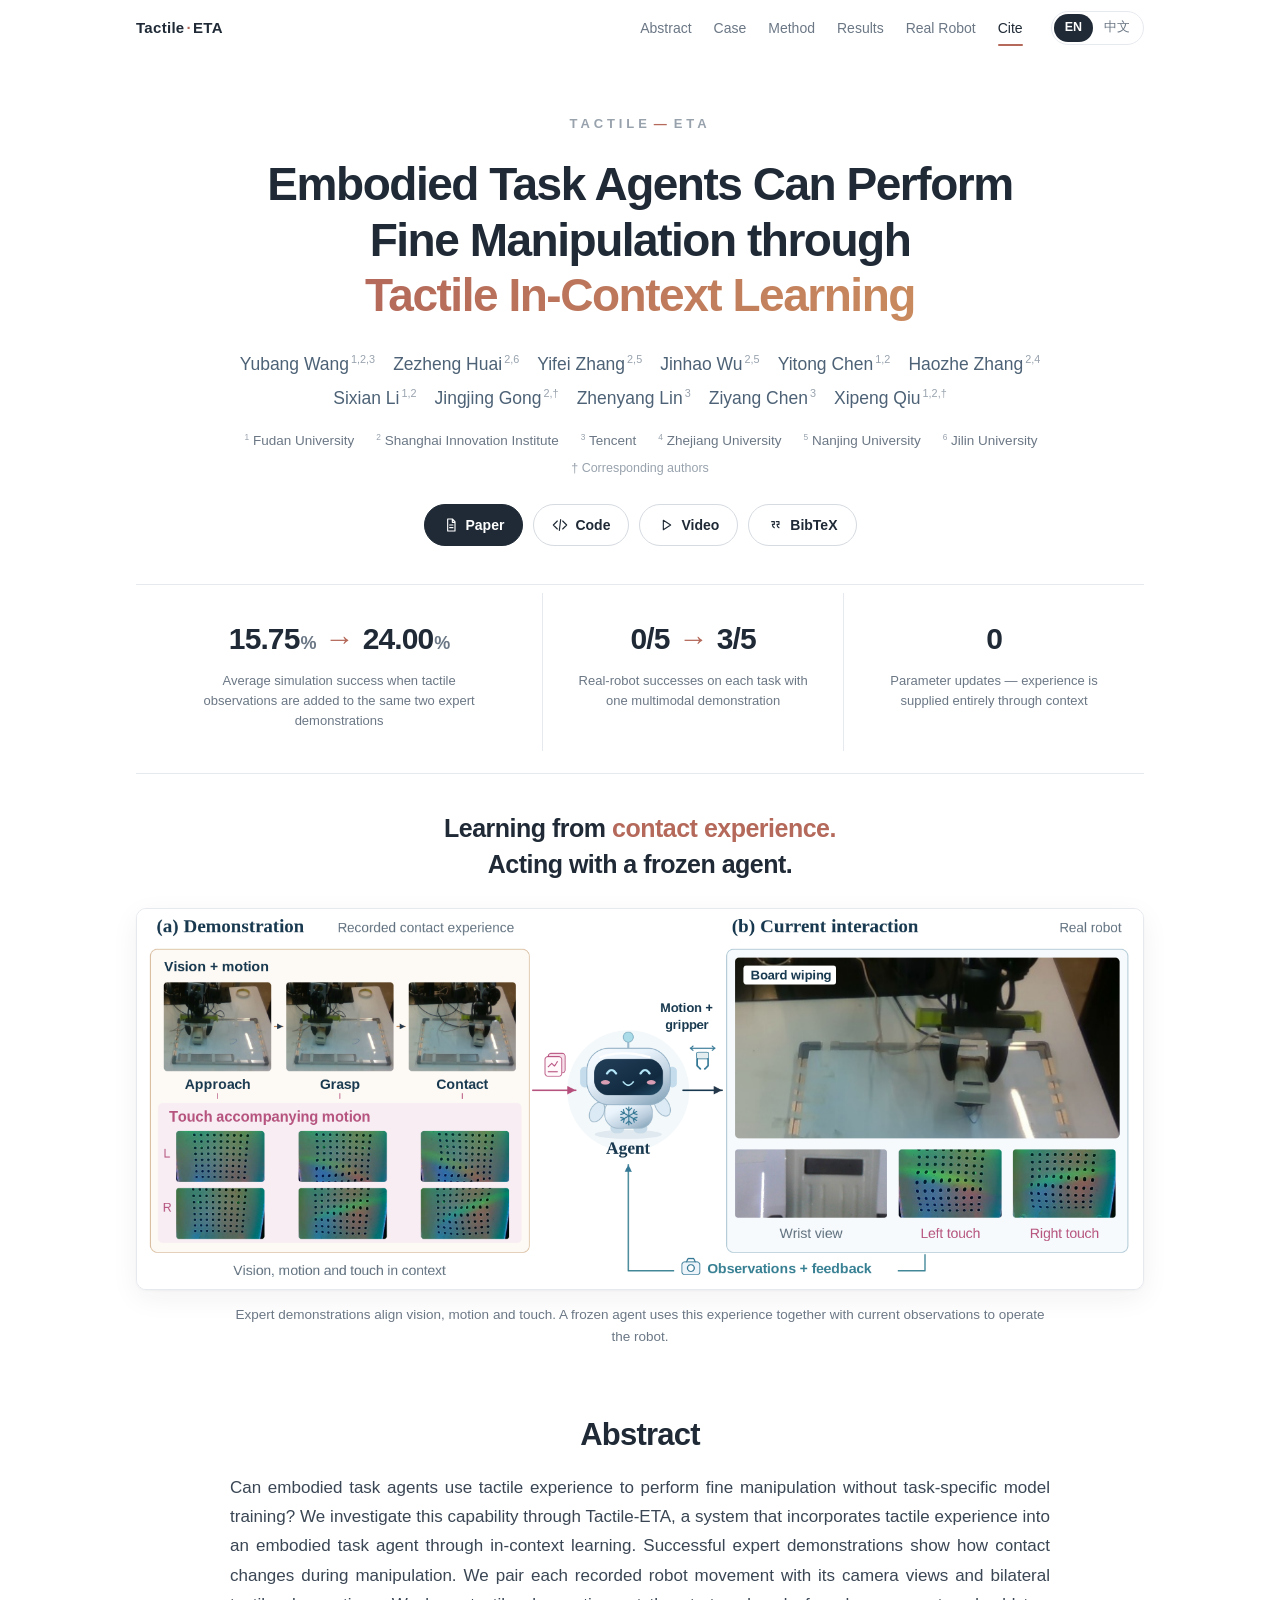
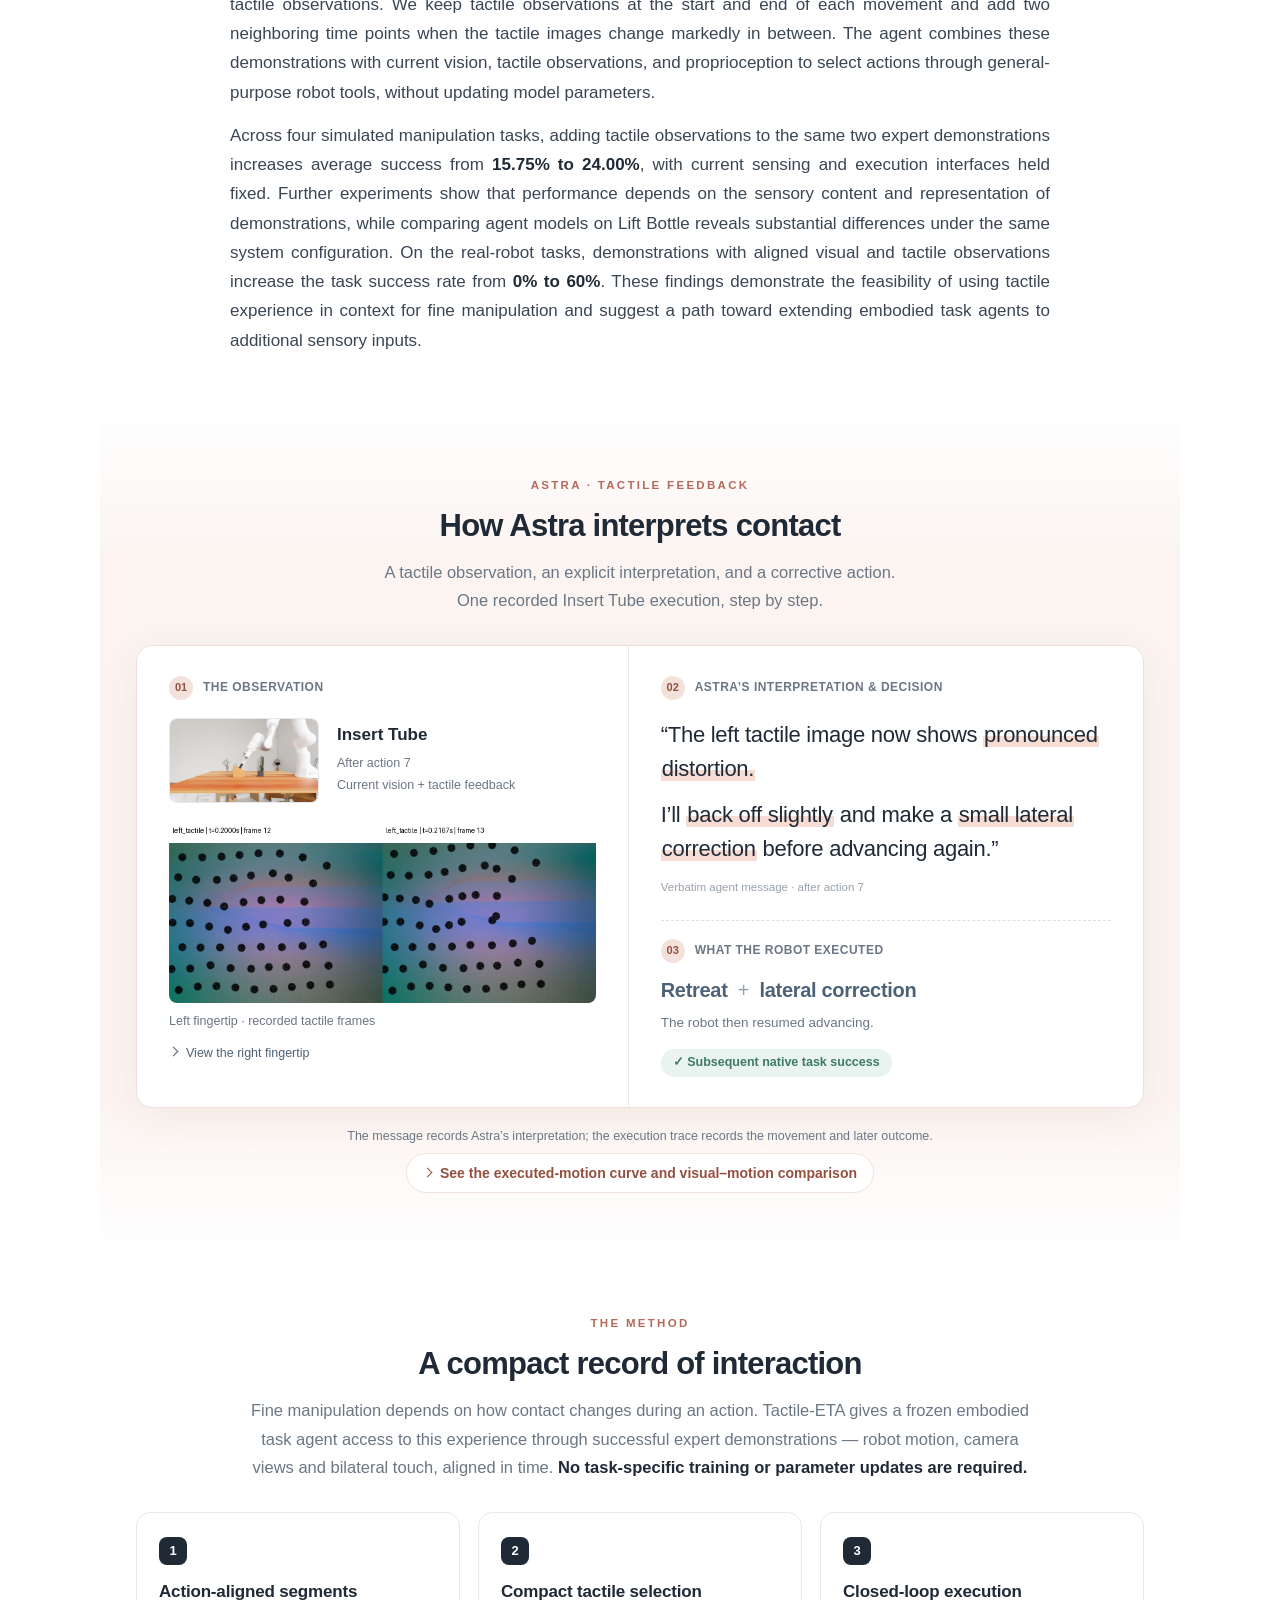
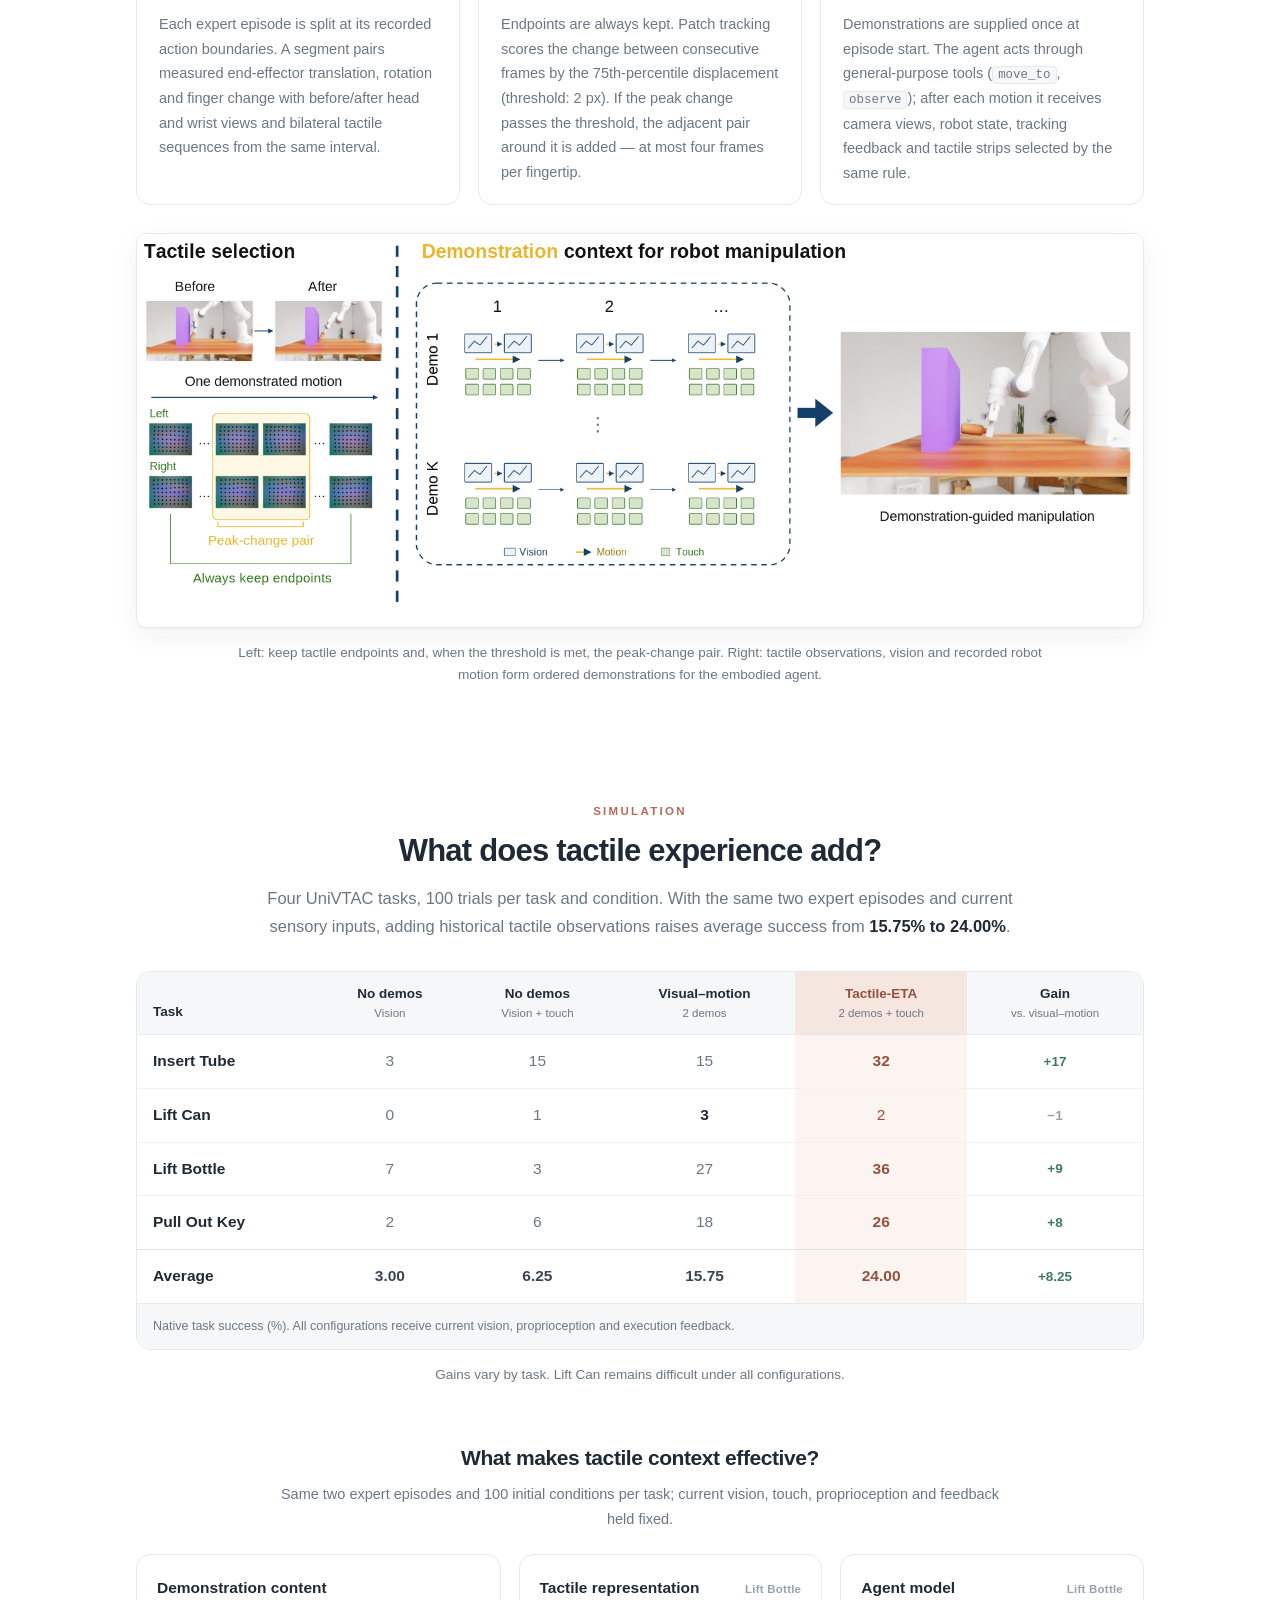
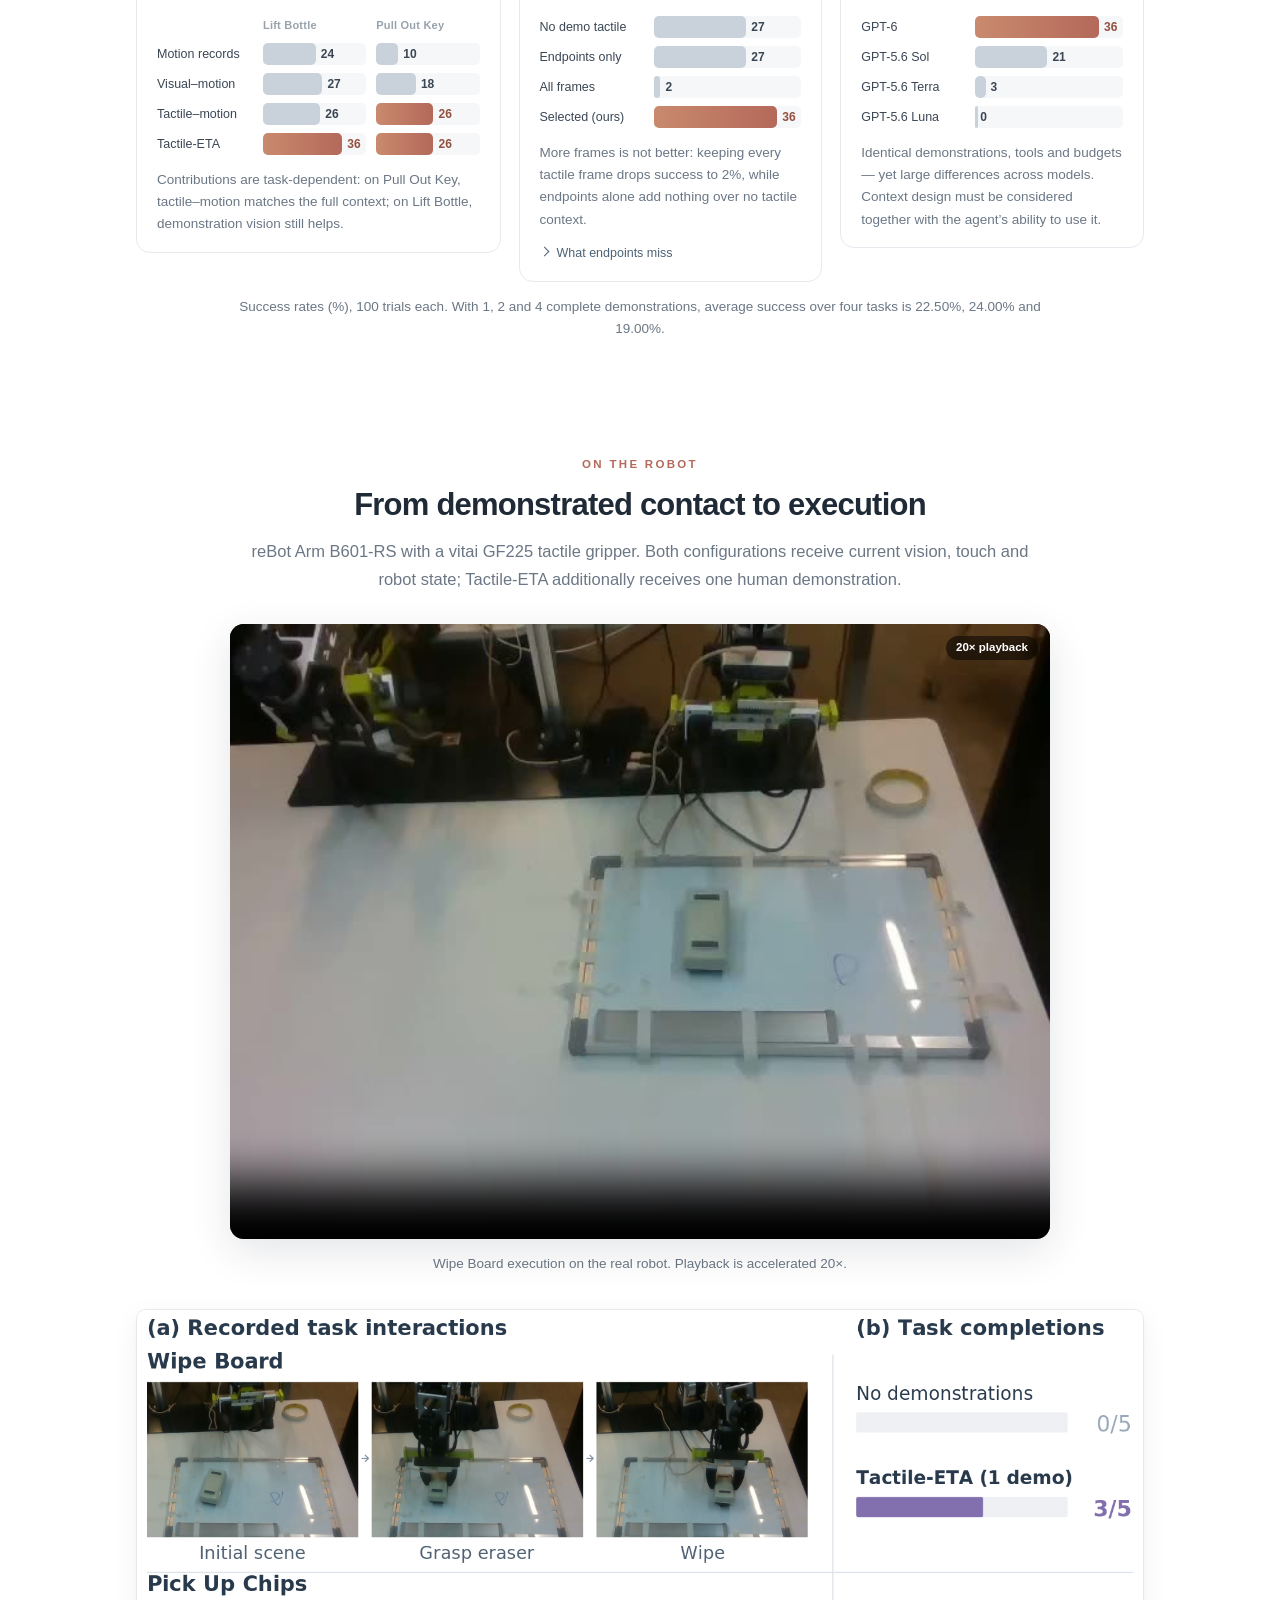
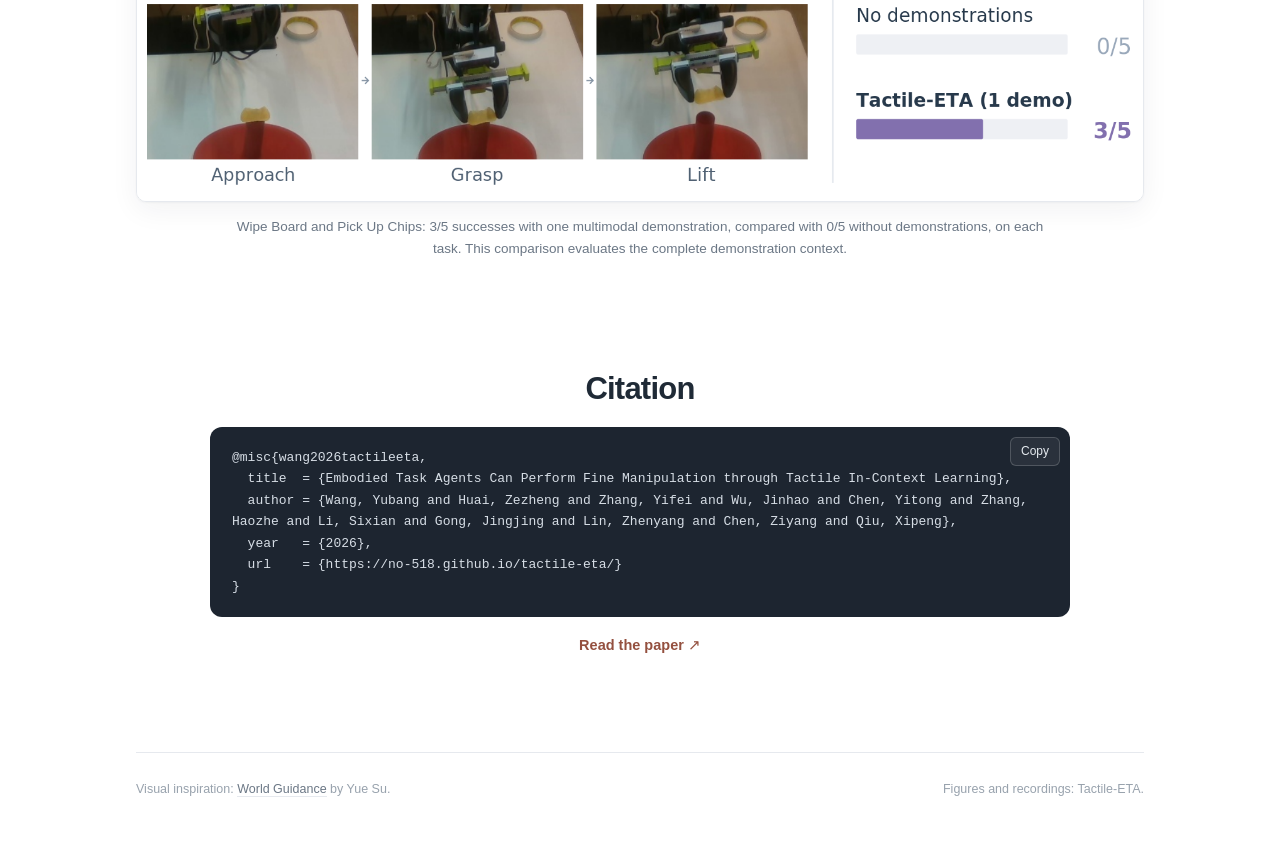
==== commit 9fc8efc7: "feat: link public Tactile-ETA code from project page" ====
--- a/tactile-eta/index.html
+++ b/tactile-eta/index.html
@@ -47,6 +47,7 @@
   <p class="correspondence"><span data-l="en">† Corresponding authors</span><span data-l="zh" lang="zh-CN">† 通讯作者</span></p>
   <div class="links">
     <a href="assets/paper.pdf" class="pill"><svg viewBox="0 0 24 24" aria-hidden="true"><path d="M7 3h7l4 4v14H7zM14 3v5h4M10 12h5M10 16h5"/></svg><span data-l="en">Paper</span><span data-l="zh" lang="zh-CN">论文</span></a>
+    <a href="https://github.com/No-518/Tactile-ETA" class="pill pill-ghost"><svg viewBox="0 0 24 24" aria-hidden="true"><path d="m8 6-6 6 6 6m8-12 6 6-6 6m-3-14-2 16"/></svg><span data-l="en">Code</span><span data-l="zh" lang="zh-CN">代码</span></a>
     <a href="#real-robot" class="pill pill-ghost"><svg viewBox="0 0 24 24" aria-hidden="true"><path d="M8 5v14l11-7z"/></svg><span data-l="en">Video</span><span data-l="zh" lang="zh-CN">视频</span></a>
     <a href="#citation" class="pill pill-ghost"><svg viewBox="0 0 24 24" aria-hidden="true"><path d="M7 7h4v4H8c0 3 1 4 3 5M14 7h4v4h-3c0 3 1 4 3 5"/></svg>BibTeX</a>
   </div>
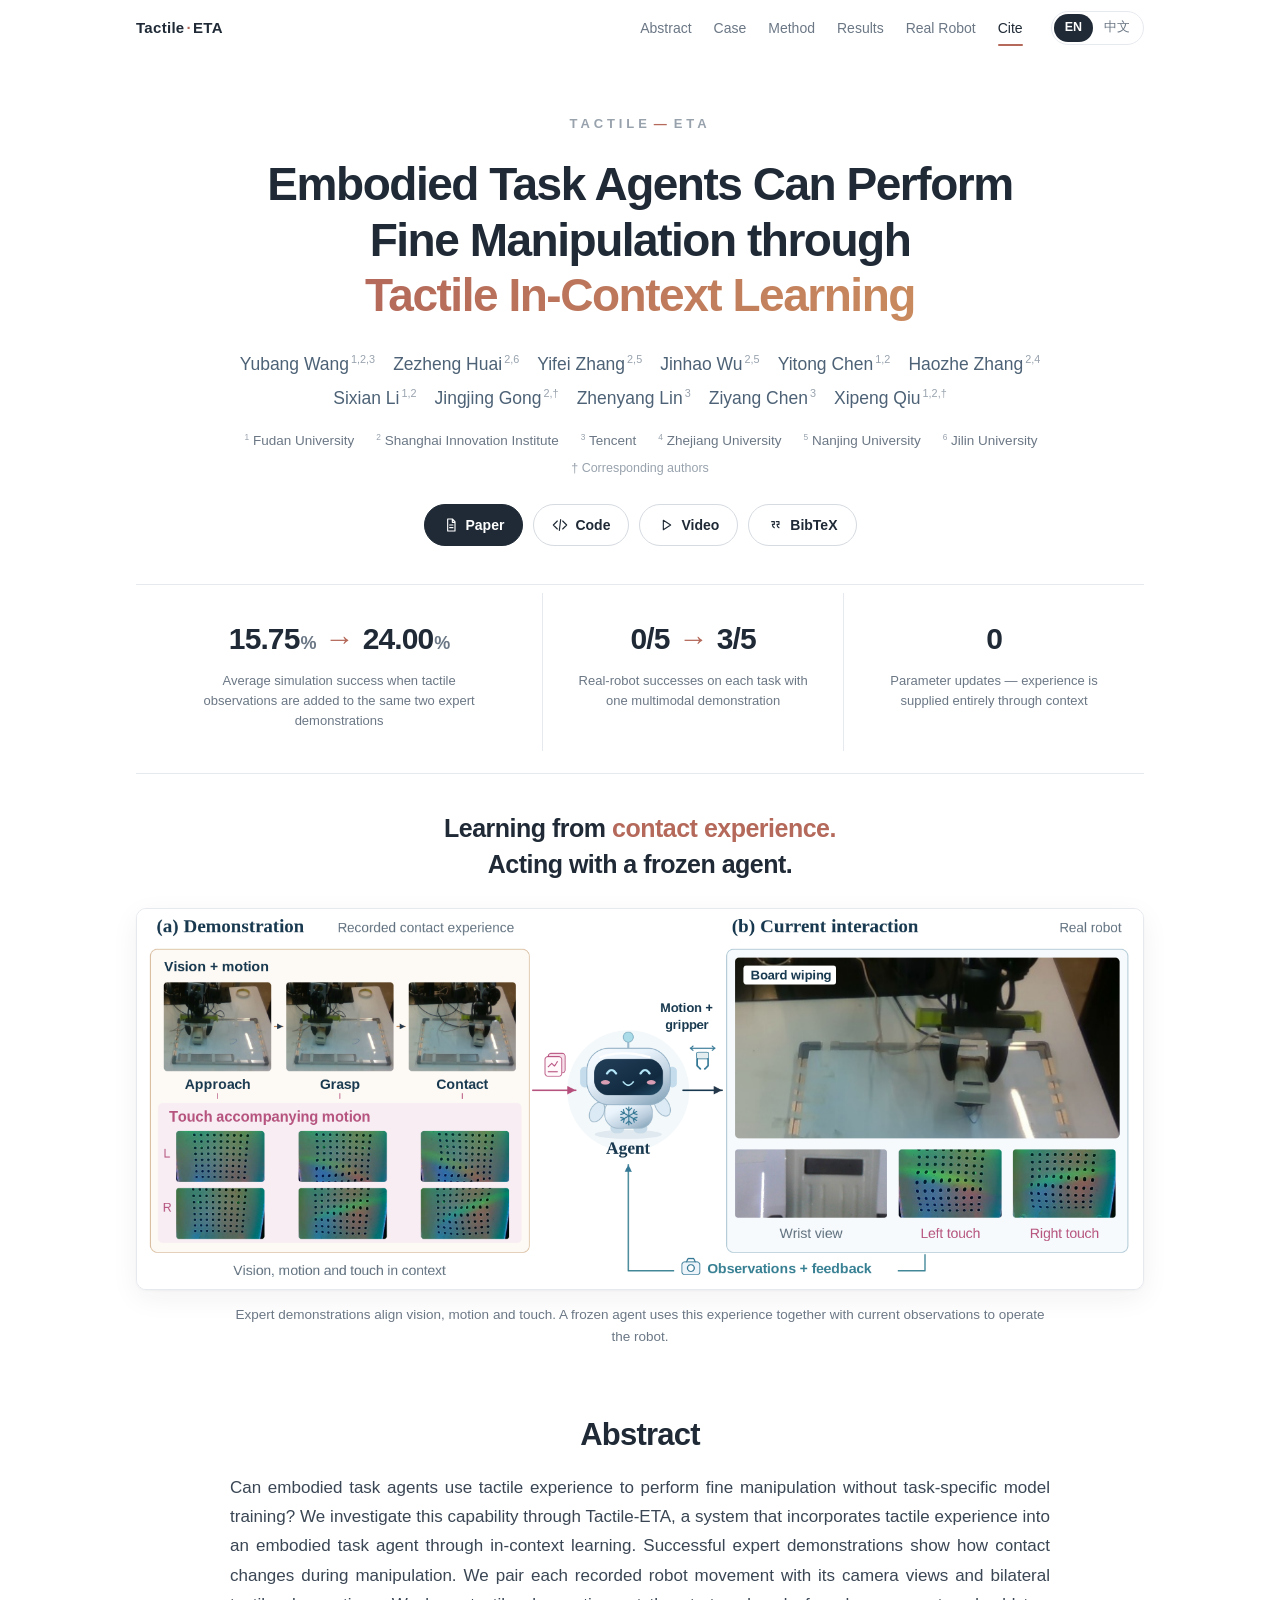
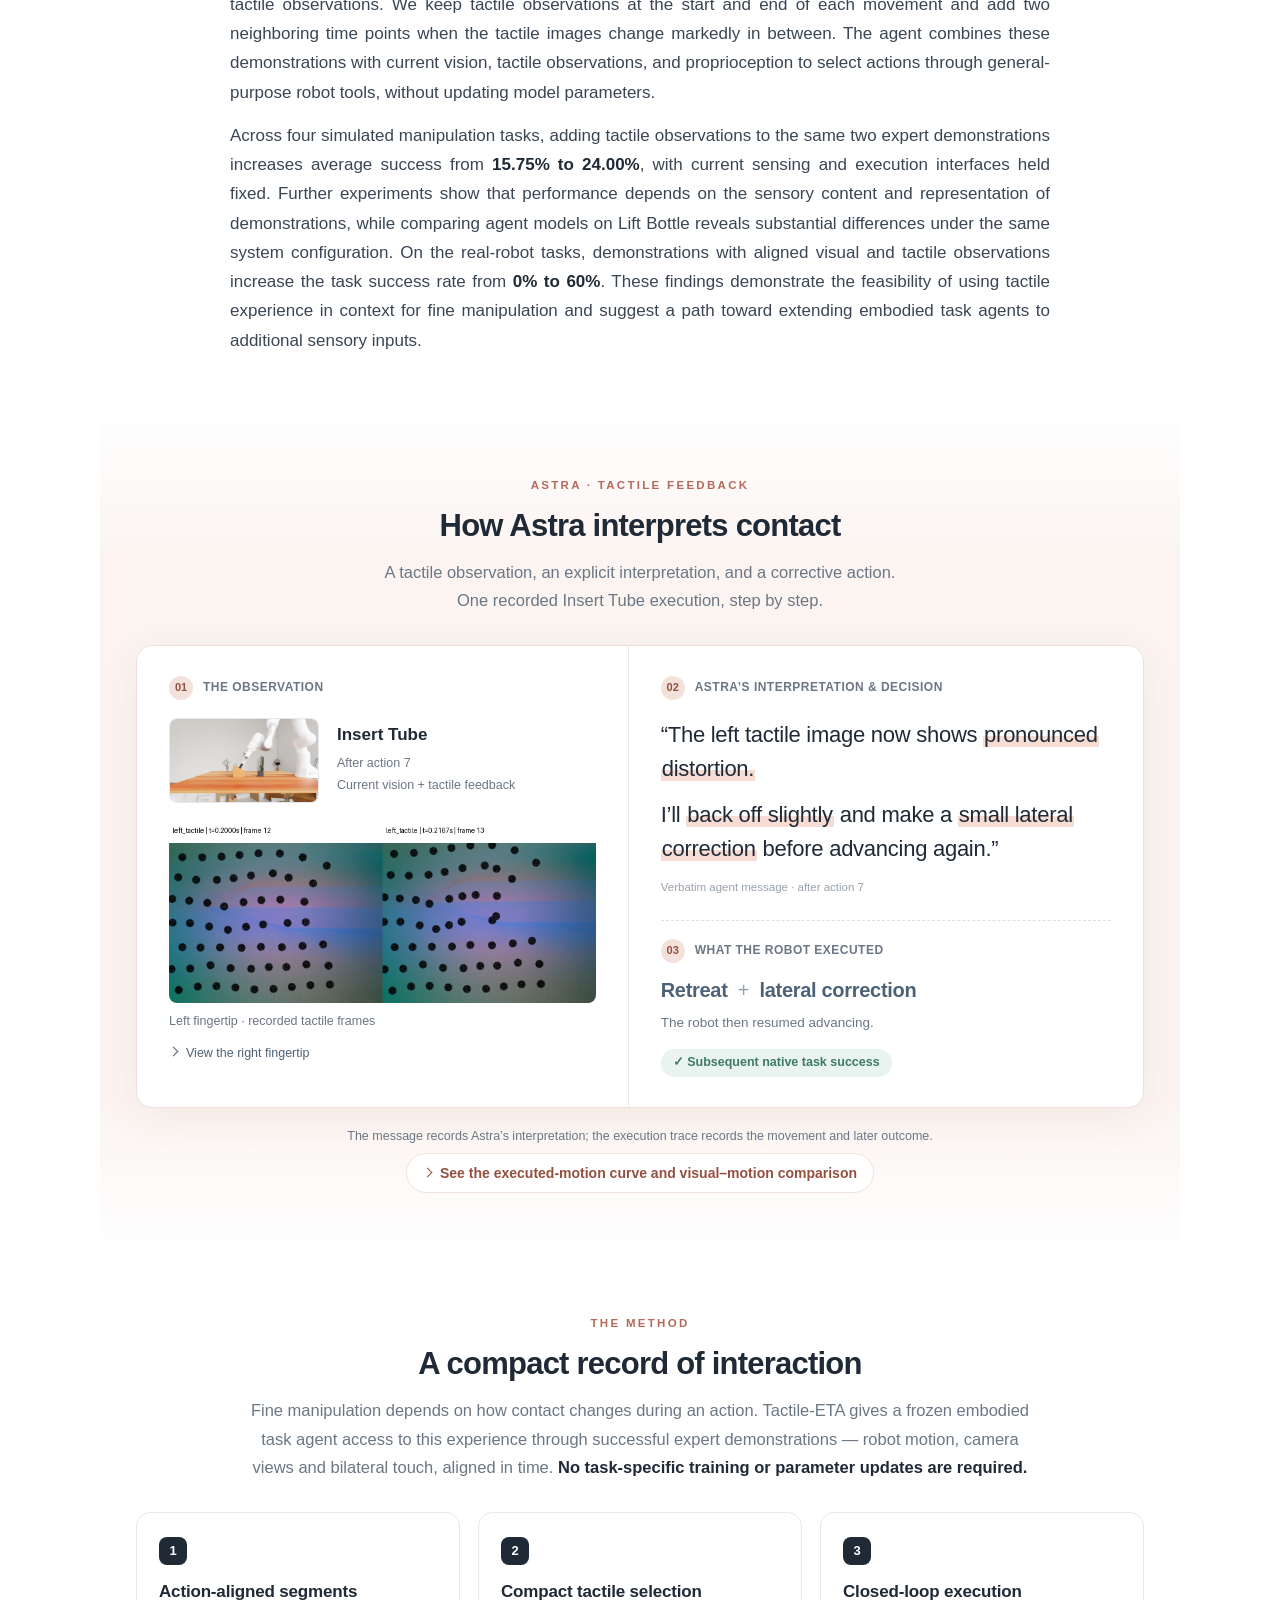
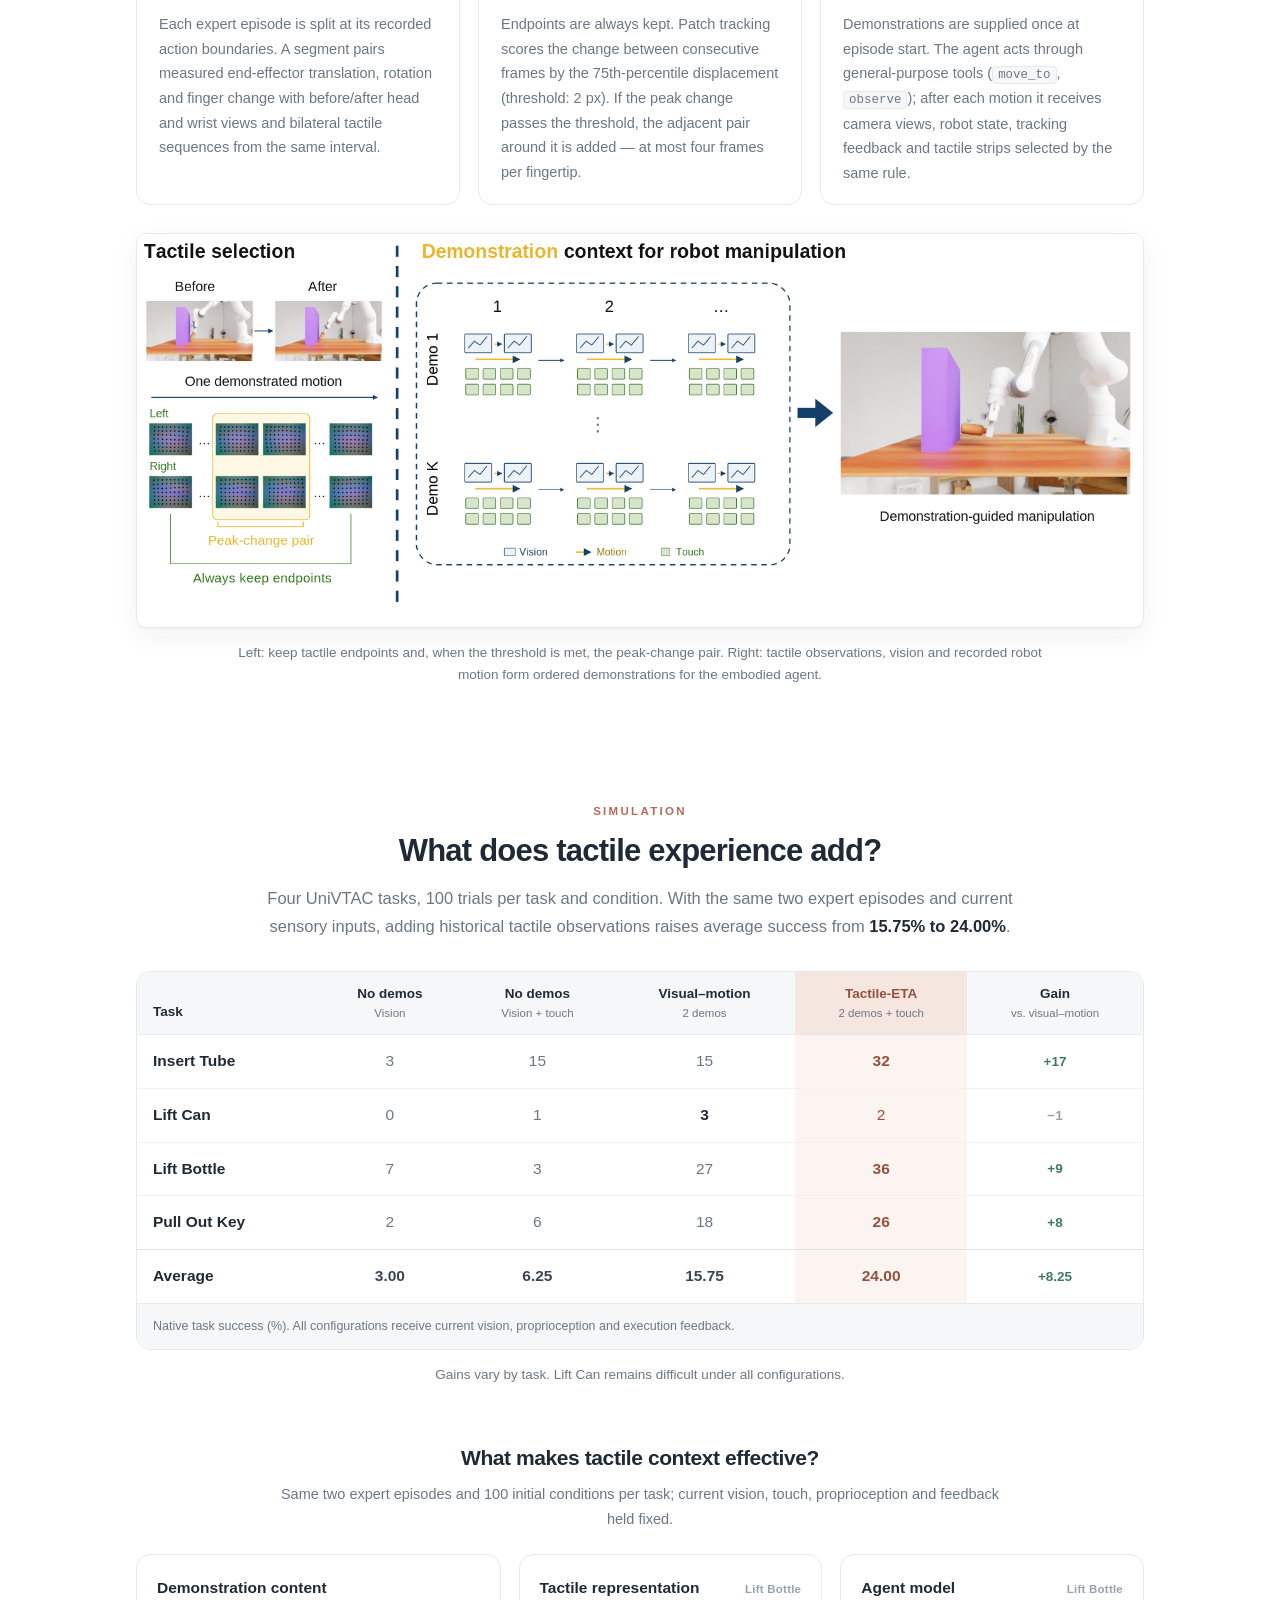
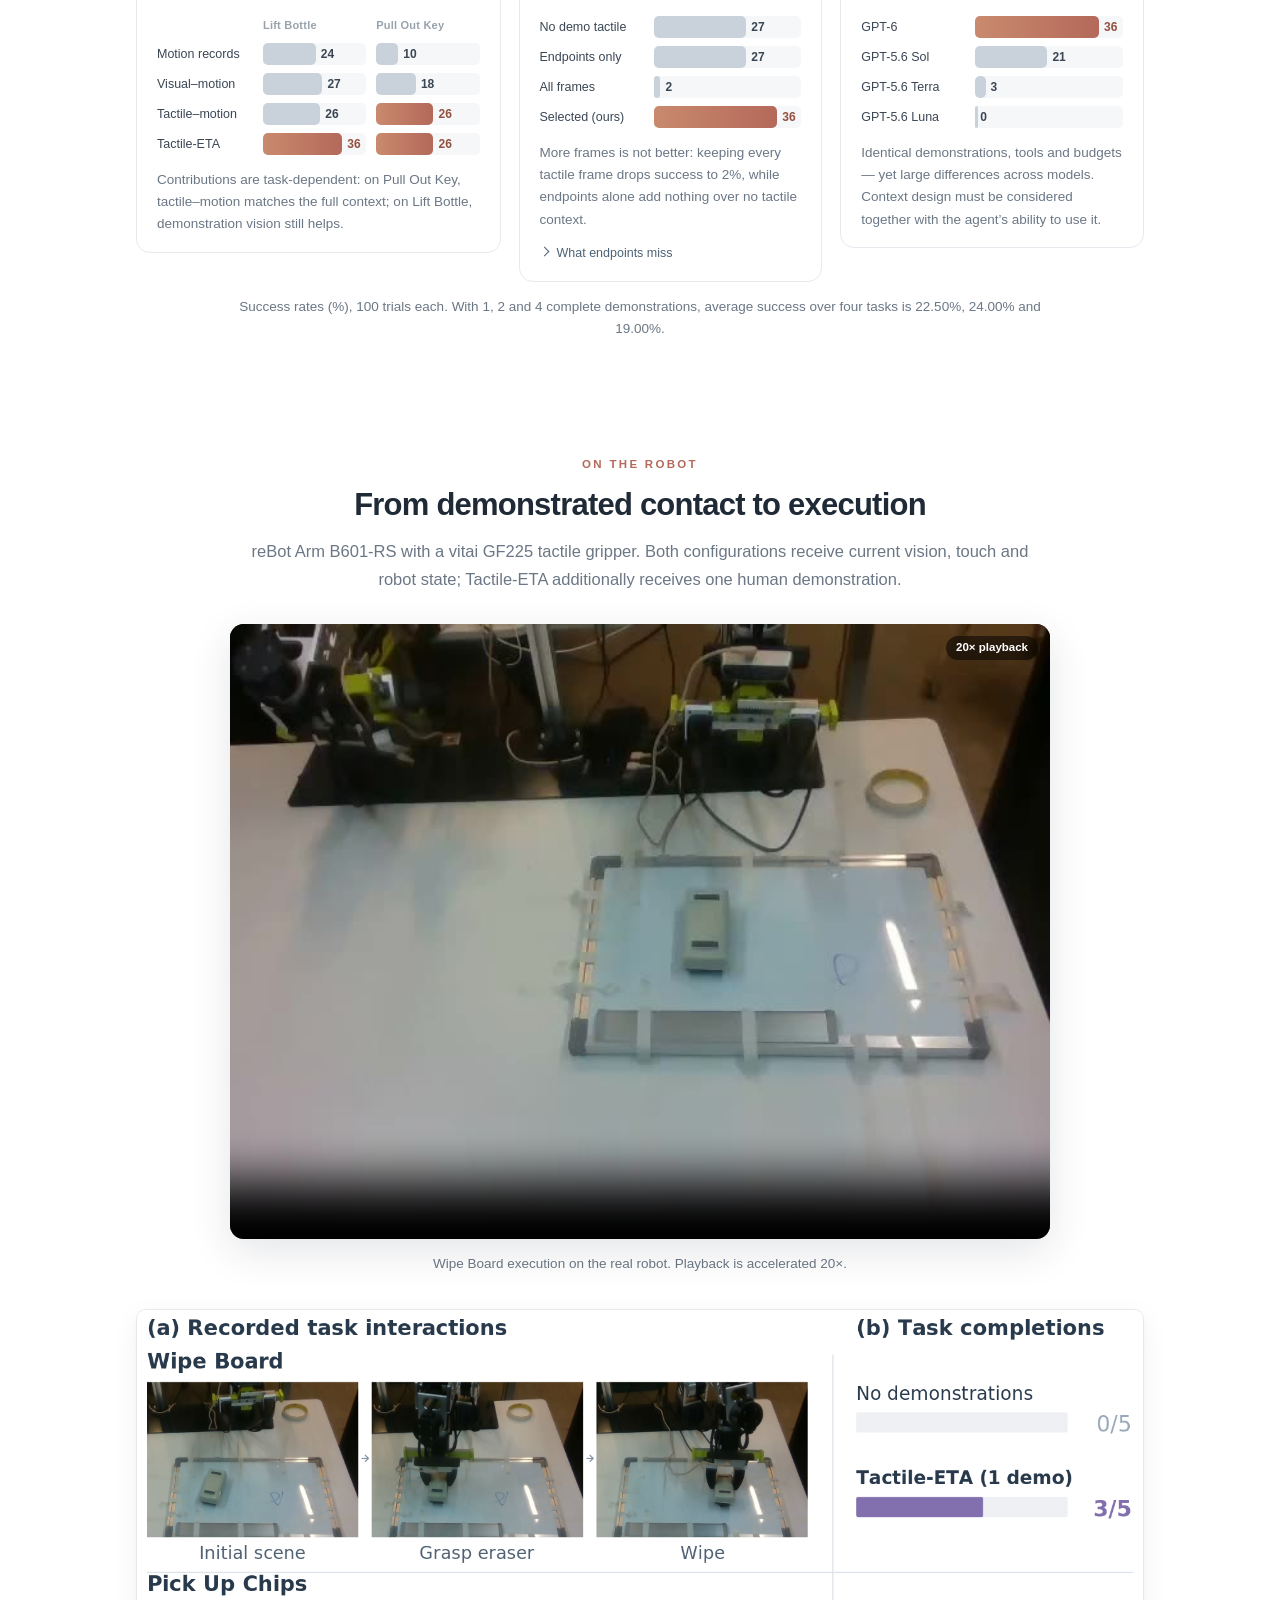
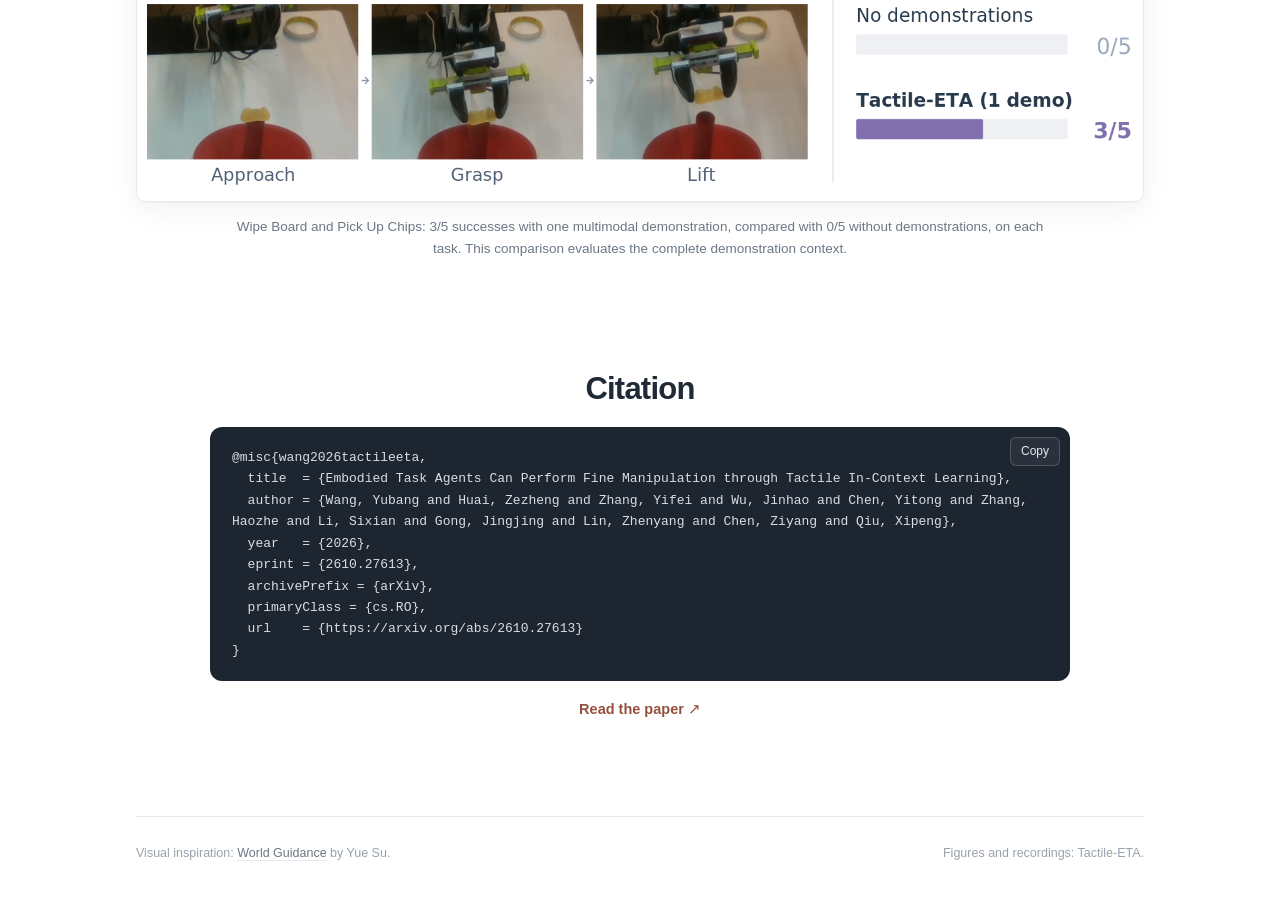
==== commit 3d5872ba: "docs: link published arXiv paper and citation" ====
--- a/tactile-eta/index.html
+++ b/tactile-eta/index.html
@@ -46,7 +46,7 @@
   <div class="affiliations" data-l="zh" lang="zh-CN"><span><sup>1</sup> 复旦大学</span><span><sup>2</sup> 上海创智学院</span><span><sup>3</sup> 腾讯</span><span><sup>4</sup> 浙江大学</span><span><sup>5</sup> 南京大学</span><span><sup>6</sup> 吉林大学</span></div>
   <p class="correspondence"><span data-l="en">† Corresponding authors</span><span data-l="zh" lang="zh-CN">† 通讯作者</span></p>
   <div class="links">
-    <a href="assets/paper.pdf" class="pill"><svg viewBox="0 0 24 24" aria-hidden="true"><path d="M7 3h7l4 4v14H7zM14 3v5h4M10 12h5M10 16h5"/></svg><span data-l="en">Paper</span><span data-l="zh" lang="zh-CN">论文</span></a>
+    <a href="https://arxiv.org/abs/2610.27613" class="pill"><svg viewBox="0 0 24 24" aria-hidden="true"><path d="M7 3h7l4 4v14H7zM14 3v5h4M10 12h5M10 16h5"/></svg><span data-l="en">Paper</span><span data-l="zh" lang="zh-CN">论文</span></a>
     <a href="https://github.com/No-518/Tactile-ETA" class="pill pill-ghost"><svg viewBox="0 0 24 24" aria-hidden="true"><path d="m8 6-6 6 6 6m8-12 6 6-6 6m-3-14-2 16"/></svg><span data-l="en">Code</span><span data-l="zh" lang="zh-CN">代码</span></a>
     <a href="#real-robot" class="pill pill-ghost"><svg viewBox="0 0 24 24" aria-hidden="true"><path d="M8 5v14l11-7z"/></svg><span data-l="en">Video</span><span data-l="zh" lang="zh-CN">视频</span></a>
     <a href="#citation" class="pill pill-ghost"><svg viewBox="0 0 24 24" aria-hidden="true"><path d="M7 7h4v4H8c0 3 1 4 3 5M14 7h4v4h-3c0 3 1 4 3 5"/></svg>BibTeX</a>
@@ -219,9 +219,12 @@
   title  = {Embodied Task Agents Can Perform Fine Manipulation through Tactile In-Context Learning},
   author = {Wang, Yubang and Huai, Zezheng and Zhang, Yifei and Wu, Jinhao and Chen, Yitong and Zhang, Haozhe and Li, Sixian and Gong, Jingjing and Lin, Zhenyang and Chen, Ziyang and Qiu, Xipeng},
   year   = {2026},
-  url    = {https://no-518.github.io/tactile-eta/}
+  eprint = {2610.27613},
+  archivePrefix = {arXiv},
+  primaryClass = {cs.RO},
+  url    = {https://arxiv.org/abs/2610.27613}
 }</code></pre></div>
-  <a class="text-link" href="assets/paper.pdf"><span data-l="en">Read the paper</span><span data-l="zh" lang="zh-CN">阅读论文</span> <span aria-hidden="true">↗</span></a>
+  <a class="text-link" href="https://arxiv.org/abs/2610.27613"><span data-l="en">Read the paper</span><span data-l="zh" lang="zh-CN">阅读论文</span> <span aria-hidden="true">↗</span></a>
 </section>
 
 <footer><span><span data-l="en">Visual inspiration:</span><span data-l="zh" lang="zh-CN">设计参考：</span> <a href="https://selen-suyue.github.io/WoGNet/">World Guidance</a> by Yue Su.</span><span><span data-l="en">Figures and recordings: Tactile-ETA.</span><span data-l="zh" lang="zh-CN">图片与录像均来自 Tactile-ETA。</span></span></footer>
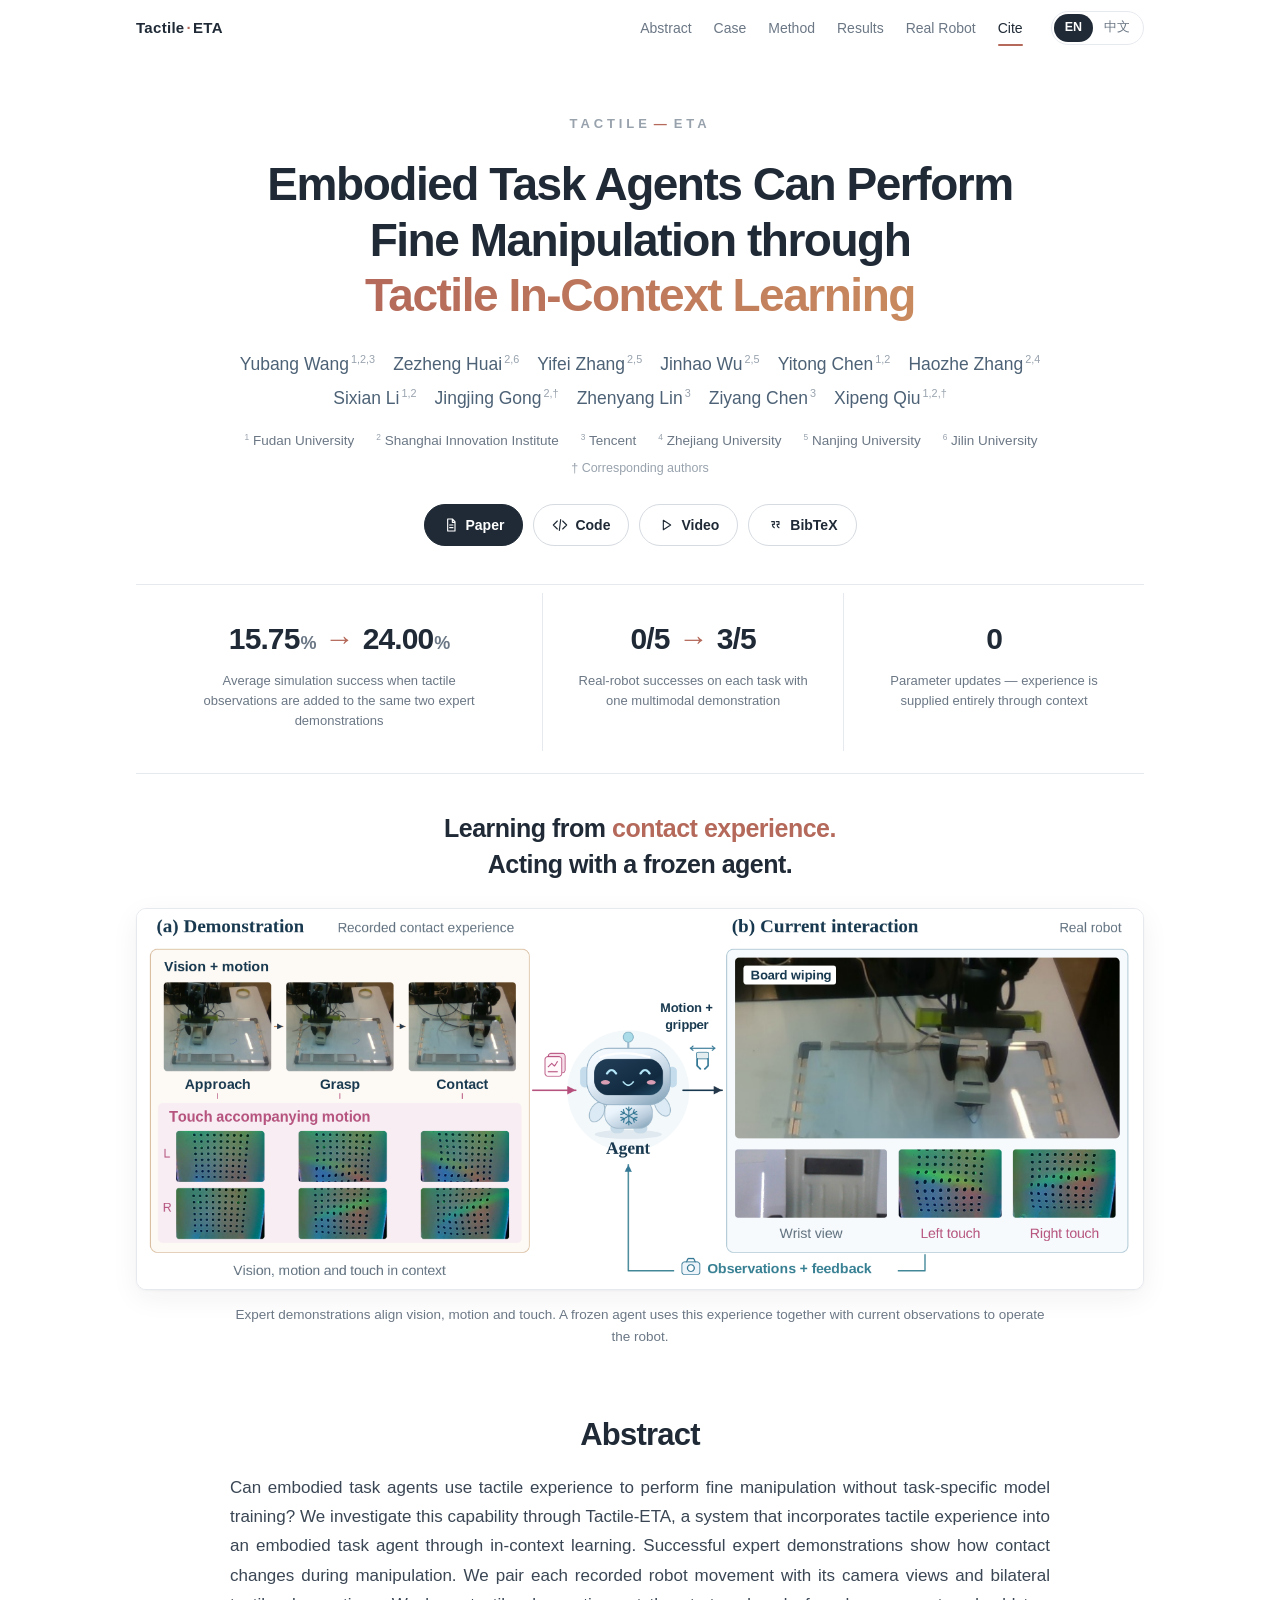
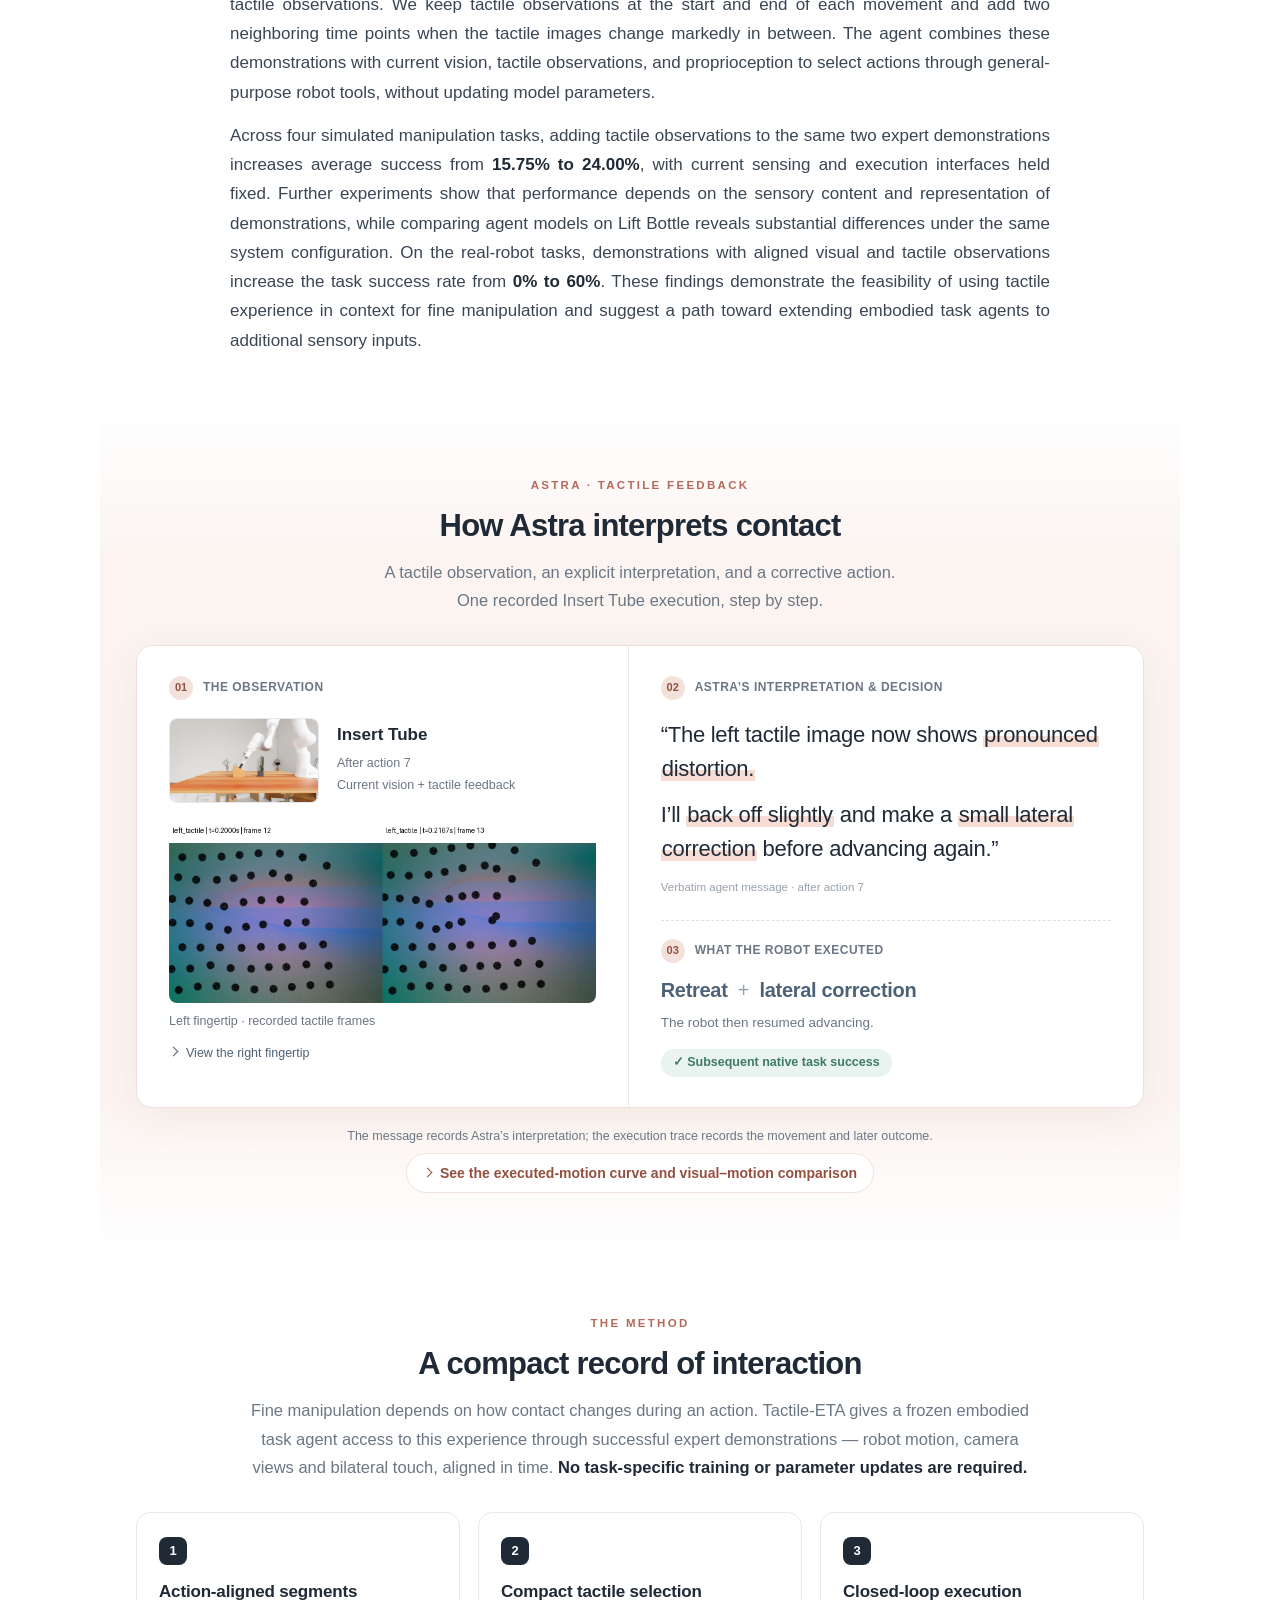
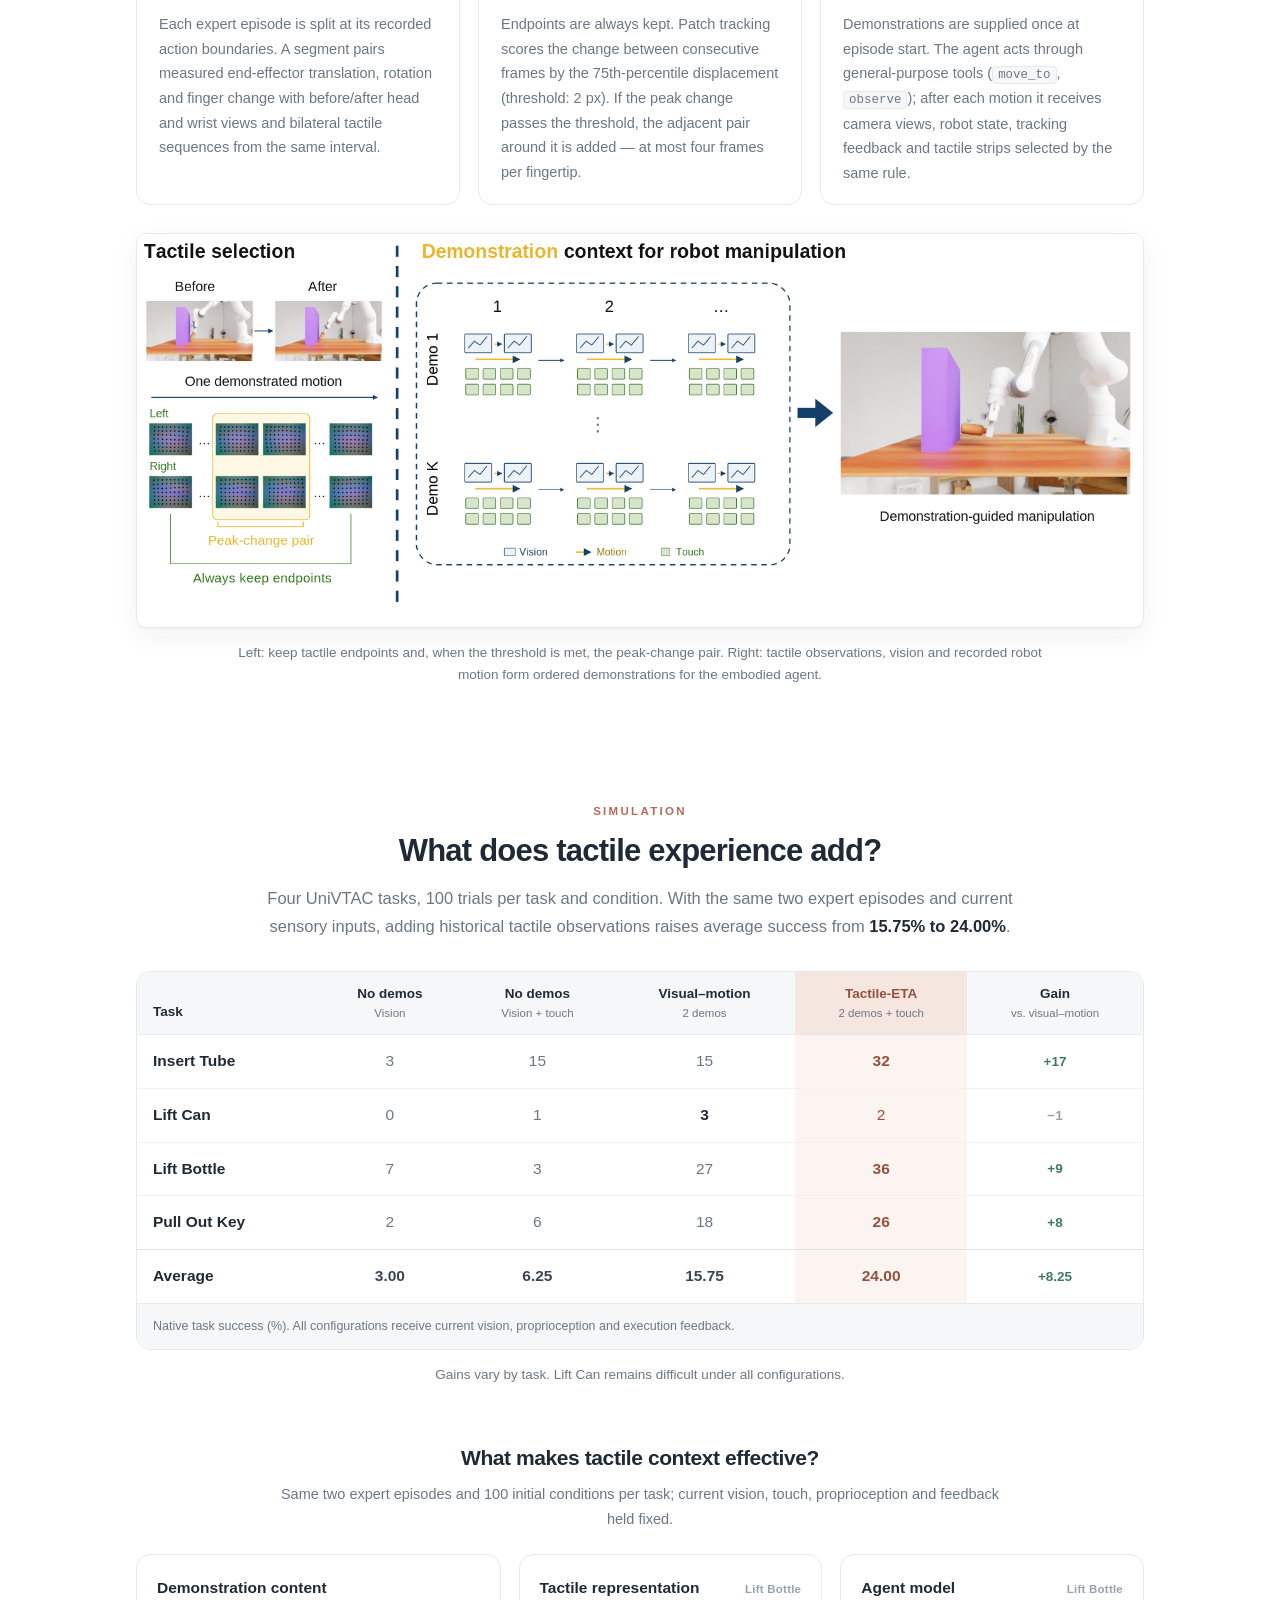
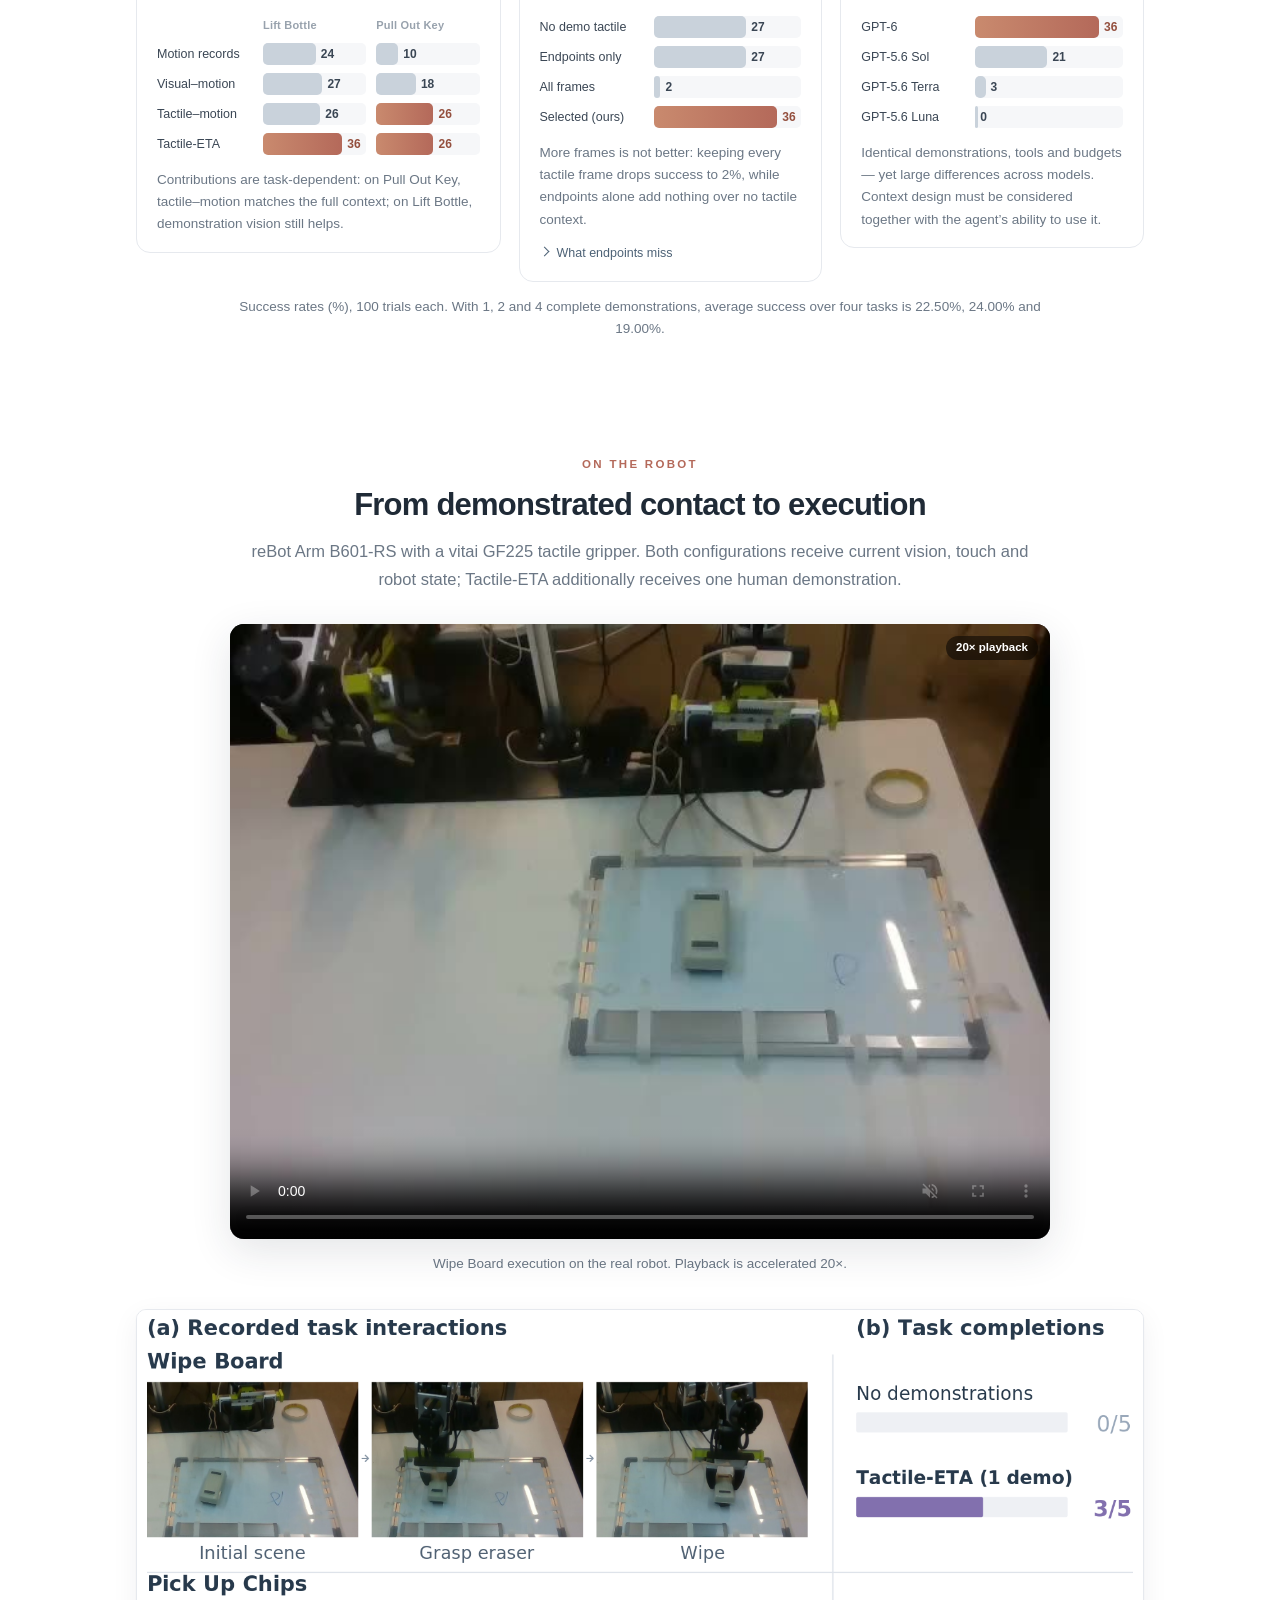
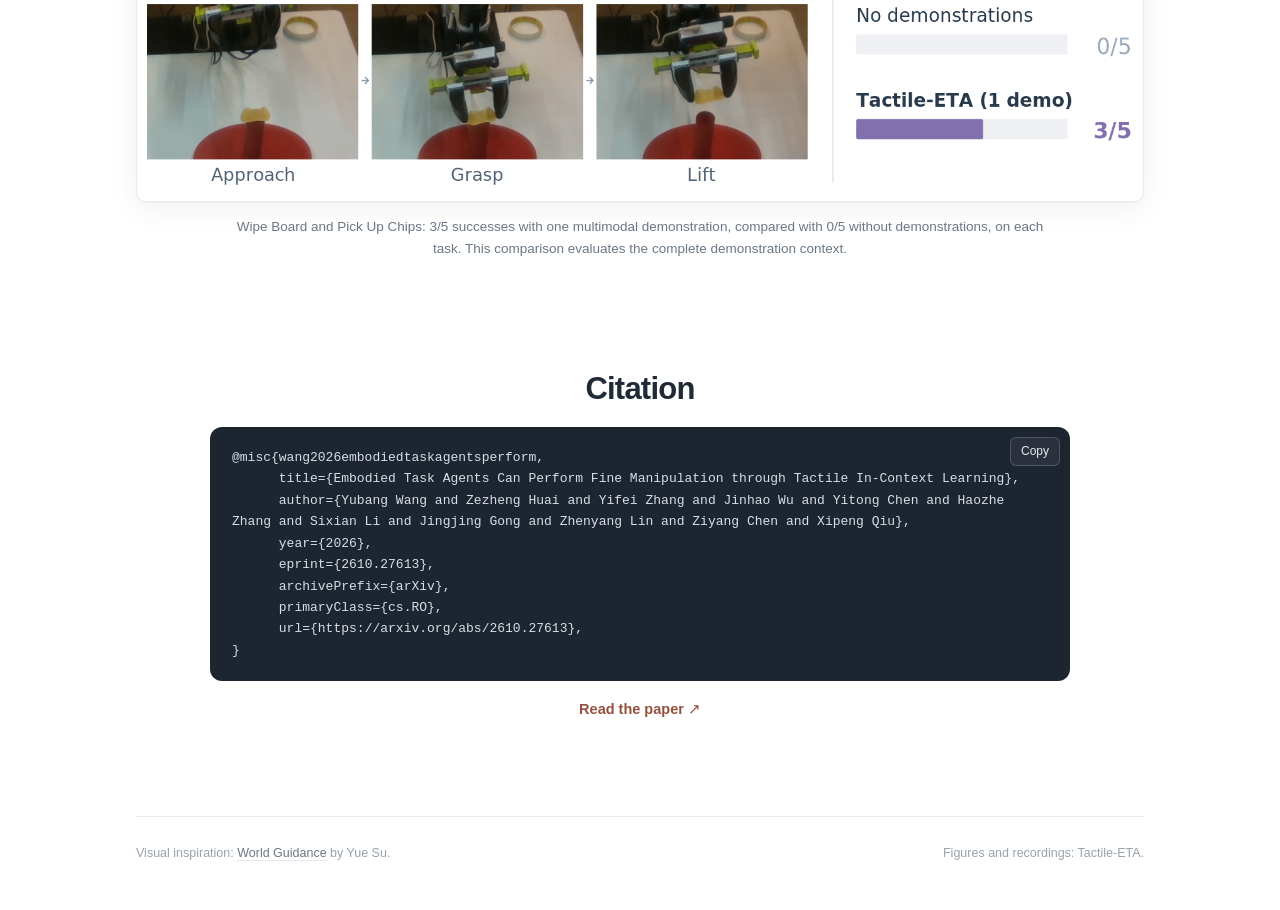
==== commit ed1164f2: "fix: use official arXiv BibTeX on project page" ====
--- a/tactile-eta/index.html
+++ b/tactile-eta/index.html
@@ -215,14 +215,14 @@
 <section id="citation" class="citation">
   <h2><span data-l="en">Citation</span><span data-l="zh" lang="zh-CN">引用</span></h2>
   <div class="bibtex"><button type="button" class="copy-btn" data-copy="#bibtex-code"><span data-l="en">Copy</span><span data-l="zh" lang="zh-CN">复制</span></button>
-<pre><code id="bibtex-code">@misc{wang2026tactileeta,
-  title  = {Embodied Task Agents Can Perform Fine Manipulation through Tactile In-Context Learning},
-  author = {Wang, Yubang and Huai, Zezheng and Zhang, Yifei and Wu, Jinhao and Chen, Yitong and Zhang, Haozhe and Li, Sixian and Gong, Jingjing and Lin, Zhenyang and Chen, Ziyang and Qiu, Xipeng},
-  year   = {2026},
-  eprint = {2610.27613},
-  archivePrefix = {arXiv},
-  primaryClass = {cs.RO},
-  url    = {https://arxiv.org/abs/2610.27613}
+<pre><code id="bibtex-code">@misc{wang2026embodiedtaskagentsperform,
+      title={Embodied Task Agents Can Perform Fine Manipulation through Tactile In-Context Learning},
+      author={Yubang Wang and Zezheng Huai and Yifei Zhang and Jinhao Wu and Yitong Chen and Haozhe Zhang and Sixian Li and Jingjing Gong and Zhenyang Lin and Ziyang Chen and Xipeng Qiu},
+      year={2026},
+      eprint={2610.27613},
+      archivePrefix={arXiv},
+      primaryClass={cs.RO},
+      url={https://arxiv.org/abs/2610.27613},
 }</code></pre></div>
   <a class="text-link" href="https://arxiv.org/abs/2610.27613"><span data-l="en">Read the paper</span><span data-l="zh" lang="zh-CN">阅读论文</span> <span aria-hidden="true">↗</span></a>
 </section>
